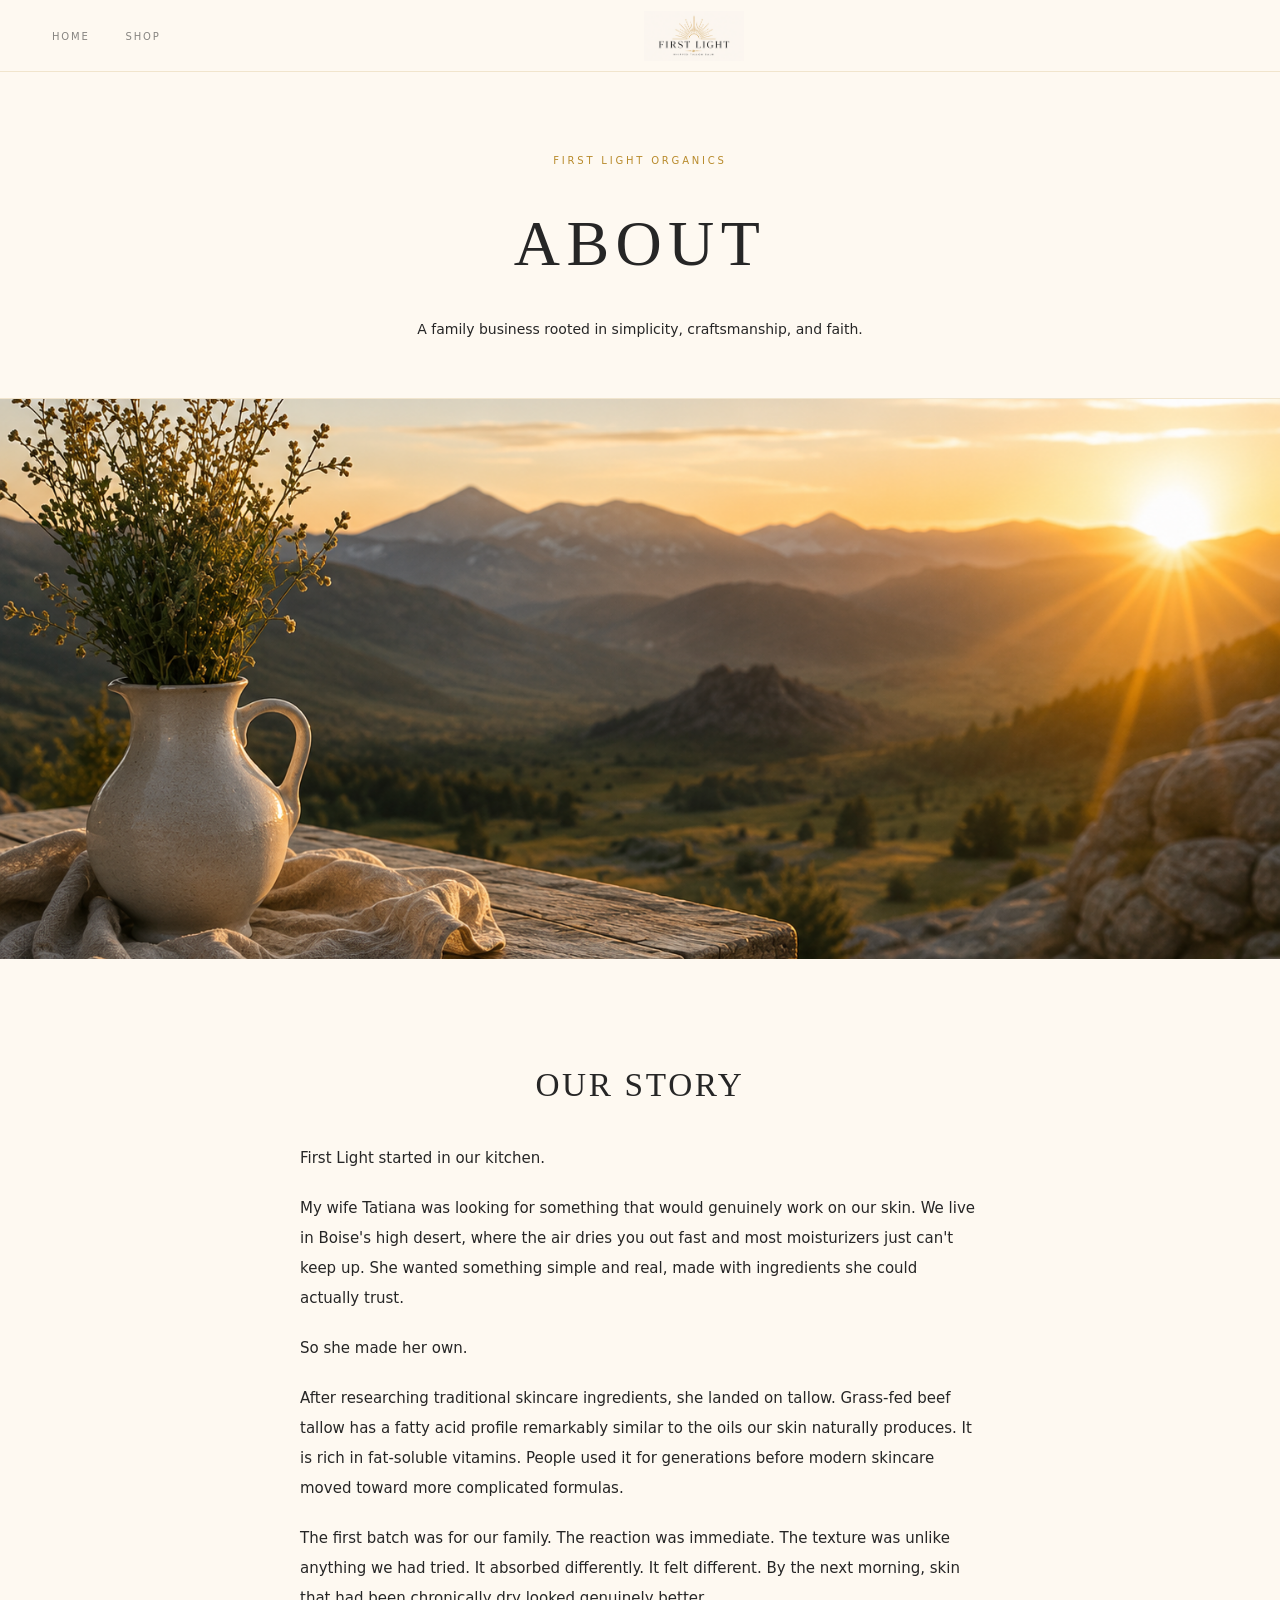
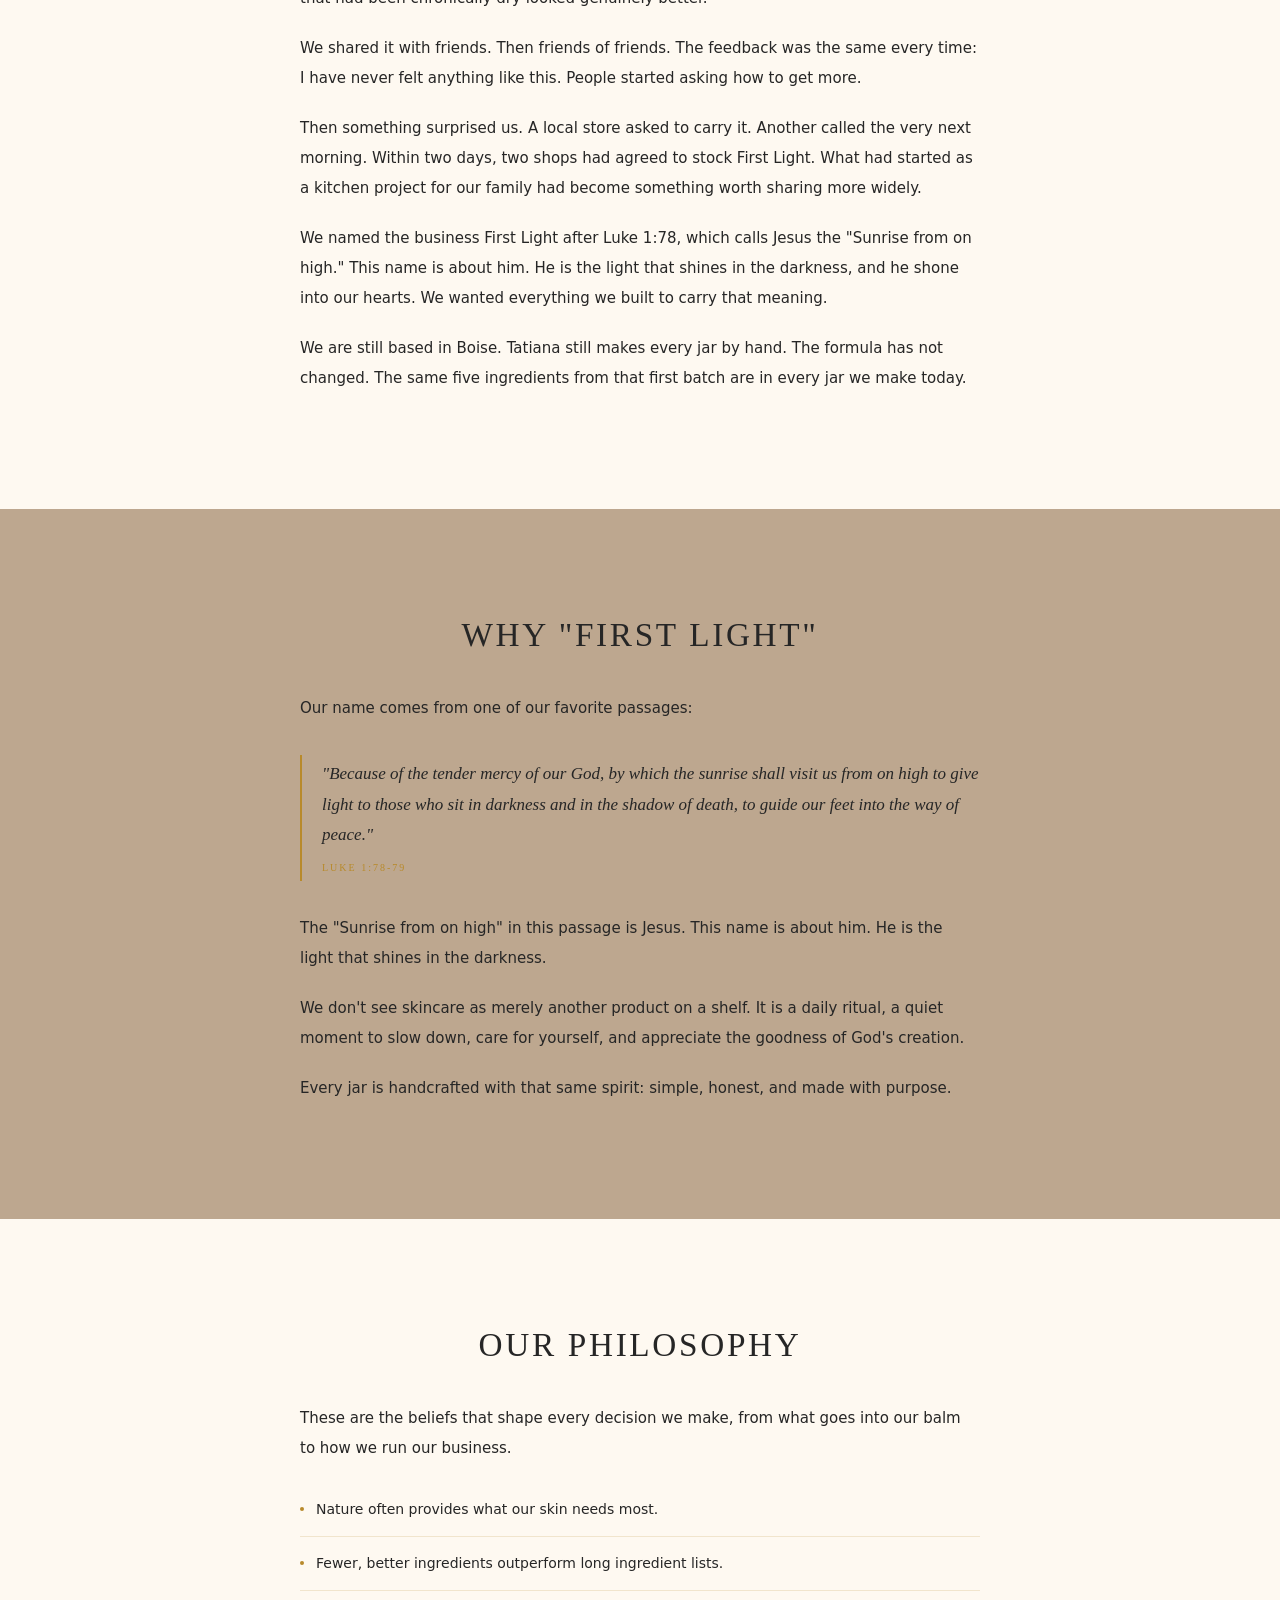
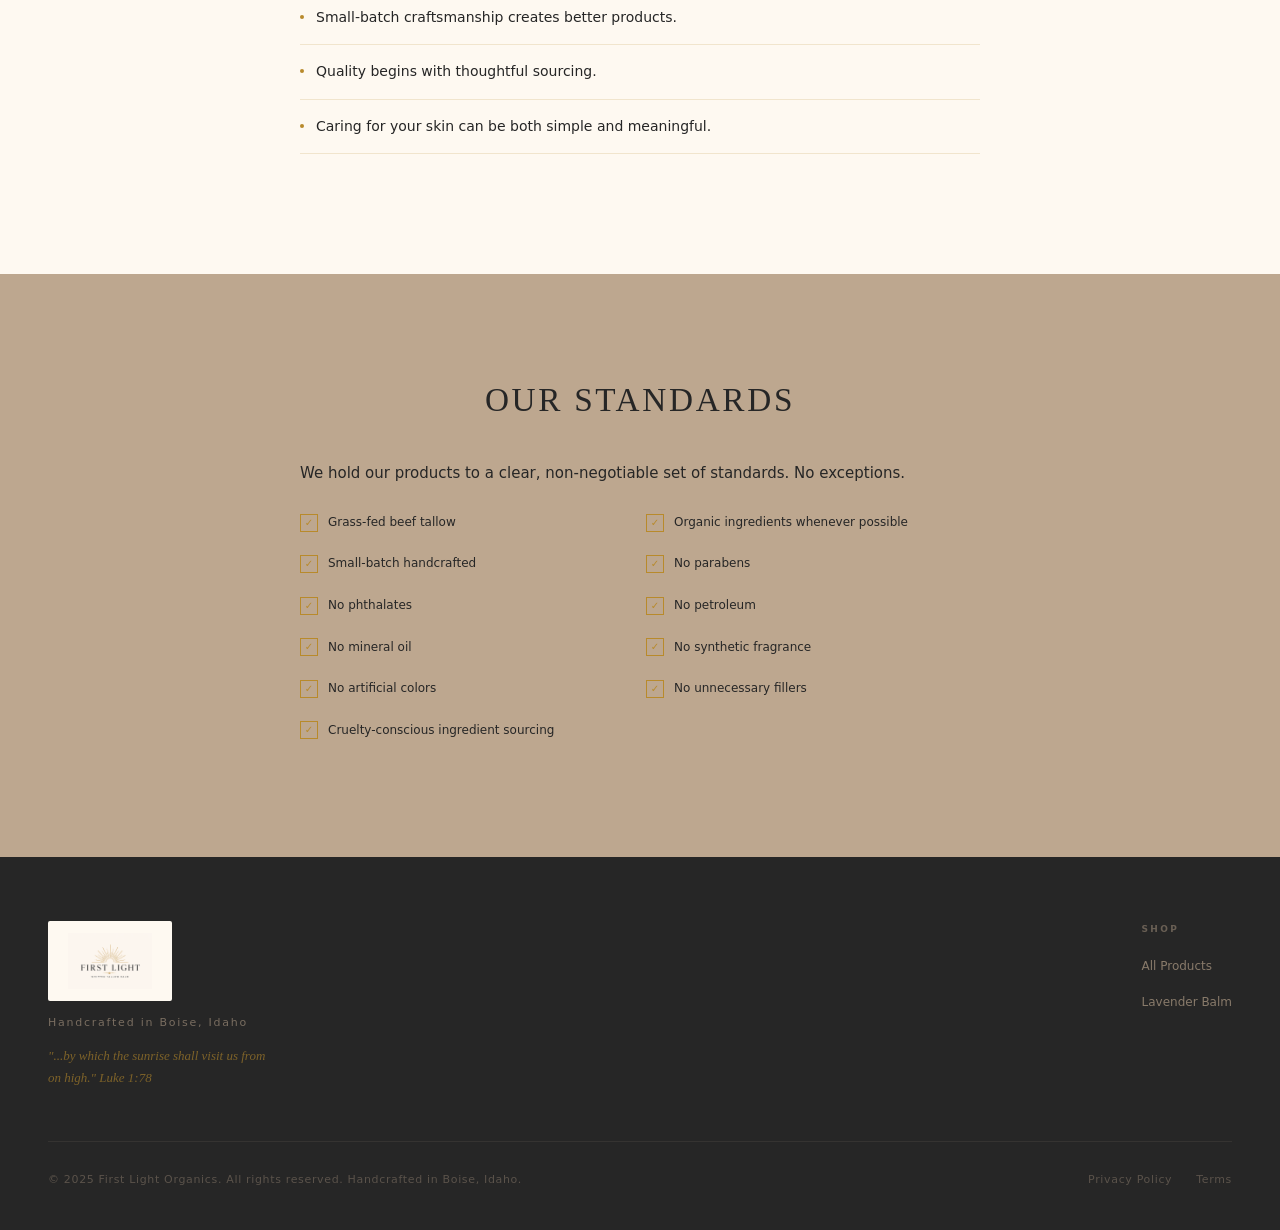
==== about.html @ 48bf4223 "Update Our Story with personal origin, price to $29, and brand guidelines - Rewrote about.html Our S" ====
<!DOCTYPE html>
<html lang="en">
<head>
  <meta charset="UTF-8">
  <meta name="viewport" content="width=device-width, initial-scale=1.0">
  <title>Our Story | First Light Organics</title>
  <meta name="description" content="The story behind First Light Organics, handcrafted whipped tallow balm from Boise, Idaho.">
  <link rel="stylesheet" href="styles.css">
  <link rel="icon" type="image/png" href="images/icon-sun.png">
</head>
<body>

  <div class="page-hero">
    <p class="page-hero-eyebrow">First Light Organics</p>
    <h1 class="page-hero-title">About</h1>
    <p class="page-hero-sub">A family business rooted in simplicity, craftsmanship, and faith.</p>
  </div>

  <div class="brand-photo-banner">
    <img src="images/about-hero.png" alt="Idaho sunrise — the inspiration behind First Light Organics">
  </div>

  <section>
    <div class="about-body">
      <h2>Our Story</h2>
      <p>First Light started in our kitchen.</p>
      <p>My wife Tatiana was looking for something that would genuinely work on our skin. We live in Boise's high desert, where the air dries you out fast and most moisturizers just can't keep up. She wanted something simple and real, made with ingredients she could actually trust.</p>
      <p>So she made her own.</p>
      <p>After researching traditional skincare ingredients, she landed on tallow. Grass-fed beef tallow has a fatty acid profile remarkably similar to the oils our skin naturally produces. It is rich in fat-soluble vitamins. People used it for generations before modern skincare moved toward more complicated formulas.</p>
      <p>The first batch was for our family. The reaction was immediate. The texture was unlike anything we had tried. It absorbed differently. It felt different. By the next morning, skin that had been chronically dry looked genuinely better.</p>
      <p>We shared it with friends. Then friends of friends. The feedback was the same every time: I have never felt anything like this. People started asking how to get more.</p>
      <p>Then something surprised us. A local store asked to carry it. Another called the very next morning. Within two days, two shops had agreed to stock First Light. What had started as a kitchen project for our family had become something worth sharing more widely.</p>
      <p>We named the business First Light after Luke 1:78, which calls Jesus the "Sunrise from on high." This name is about him. He is the light that shines in the darkness, and he shone into our hearts. We wanted everything we built to carry that meaning.</p>
      <p>We are still based in Boise. Tatiana still makes every jar by hand. The formula has not changed. The same five ingredients from that first batch are in every jar we make today.</p>
    </div>
  </section>

  <section id="why-first-light" style="background:var(--ivory)">
    <div class="about-body">
      <h2>Why "First Light"</h2>
      <p>Our name comes from one of our favorite passages:</p>
      <blockquote>
        "Because of the tender mercy of our God, by which the sunrise shall visit us from on high to give light to those who sit in darkness and in the shadow of death, to guide our feet into the way of peace."
        <cite>Luke 1:78-79</cite>
      </blockquote>
      <p>The "Sunrise from on high" in this passage is Jesus. This name is about him. He is the light that shines in the darkness.</p>
      <p>We don't see skincare as merely another product on a shelf. It is a daily ritual, a quiet moment to slow down, care for yourself, and appreciate the goodness of God's creation.</p>
      <p>Every jar is handcrafted with that same spirit: simple, honest, and made with purpose.</p>
    </div>
  </section>

  <section id="philosophy">
    <div class="about-body">
      <h2>Our Philosophy</h2>
      <p>These are the beliefs that shape every decision we make, from what goes into our balm to how we run our business.</p>
      <ul class="philosophy-list">
        <li>Nature often provides what our skin needs most.</li>
        <li>Fewer, better ingredients outperform long ingredient lists.</li>
        <li>Small-batch craftsmanship creates better products.</li>
        <li>Quality begins with thoughtful sourcing.</li>
        <li>Caring for your skin can be both simple and meaningful.</li>
      </ul>
    </div>
  </section>

  <section id="standards" style="background:var(--ivory)">
    <div class="about-body">
      <h2>Our Standards</h2>
      <p>We hold our products to a clear, non-negotiable set of standards. No exceptions.</p>
      <div class="standards-grid">
        <div class="standard-item"><div class="standard-check">&#10003;</div>Grass-fed beef tallow</div>
        <div class="standard-item"><div class="standard-check">&#10003;</div>Organic ingredients whenever possible</div>
        <div class="standard-item"><div class="standard-check">&#10003;</div>Small-batch handcrafted</div>
        <div class="standard-item"><div class="standard-check">&#10003;</div>No parabens</div>
        <div class="standard-item"><div class="standard-check">&#10003;</div>No phthalates</div>
        <div class="standard-item"><div class="standard-check">&#10003;</div>No petroleum</div>
        <div class="standard-item"><div class="standard-check">&#10003;</div>No mineral oil</div>
        <div class="standard-item"><div class="standard-check">&#10003;</div>No synthetic fragrance</div>
        <div class="standard-item"><div class="standard-check">&#10003;</div>No artificial colors</div>
        <div class="standard-item"><div class="standard-check">&#10003;</div>No unnecessary fillers</div>
        <div class="standard-item"><div class="standard-check">&#10003;</div>Cruelty-conscious ingredient sourcing</div>
      </div>
    </div>
  </section>

  <script src="components.js"></script>
</body>
</html>
---- styles.css ----
/* ── TOKENS ── */
:root{
  --cream:#FEF9F1; --ivory:#BDA78F; --gold:#B88A2B;
  --g-dim:rgba(184,138,43,0.18); --charcoal:#262626;
  --taupe:#BDA78F; --brown:#8B6A45;
  --serif:'Cormorant Garamond','Cormorant',Georgia,'Times New Roman',serif;
  --sans:'Montserrat',system-ui,-apple-system,'Segoe UI',Helvetica,sans-serif;
  --script:'Allura','Bickham Script Pro','Pinyon Script',cursive;
}
@media(prefers-color-scheme:dark){
  :root{ --cream:#1C1813; --ivory:#251E18; --charcoal:#EFE4D5; --taupe:#9A7A5A; --g-dim:rgba(184,138,43,0.14); }
}
:root[data-theme="light"]{ --cream:#F7F2EB; --ivory:#BDA78F; --charcoal:#262626; --taupe:#BDA78F; --g-dim:rgba(184,138,43,0.18); }
:root[data-theme="dark"] { --cream:#1C1813; --ivory:#251E18; --charcoal:#EFE4D5; --taupe:#9A7A5A; --g-dim:rgba(184,138,43,0.14); }

/* ── RESET ── */
*,*::before,*::after{ box-sizing:border-box; margin:0; padding:0; }
html{ scroll-behavior:smooth; }
body{ background:var(--cream); color:var(--charcoal); font-family:var(--sans); font-size:14px; line-height:1.8; -webkit-font-smoothing:antialiased; padding-top:72px; }

/* ── NAV ── */
nav{
  position:fixed; inset:0 0 auto; z-index:100;
  display:flex; align-items:center; justify-content:space-between;
  padding:0 52px; height:72px;
  background:var(--cream); border-bottom:1px solid var(--g-dim);
}
.nav-links{ display:flex; gap:36px; list-style:none; }
.nav-links a{
  font-size:10px; letter-spacing:0.18em; text-transform:uppercase;
  color:var(--charcoal); text-decoration:none; opacity:0.55;
  transition:opacity 0.2s;
}
.nav-links a:hover,.nav-links a.active{ opacity:1; }
.nav-logo{ display:flex; flex-direction:column; align-items:center; text-decoration:none; line-height:1; gap:2px; }
.nav-wordmark{ font-family:var(--serif); font-size:16px; font-weight:400; letter-spacing:0.3em; text-transform:uppercase; color:var(--charcoal); }
.nav-sub{ font-size:8px; letter-spacing:0.22em; text-transform:uppercase; color:var(--gold); opacity:0.7; }

/* ── BUTTONS ── */
.btn{
  display:inline-block; font-family:var(--sans); font-size:10px; letter-spacing:0.22em;
  text-transform:uppercase; text-decoration:none; padding:14px 38px;
  border:1px solid var(--gold); color:var(--charcoal); background:transparent; cursor:pointer;
  transition:background 0.22s,color 0.22s,border-color 0.22s;
}
.btn:hover{ background:var(--gold); color:#fff; }
.btn-gold{ background:var(--gold); color:#fff; border-color:var(--gold); }
.btn-gold:hover{ background:var(--brown); border-color:var(--brown); }

/* ── SHARED SECTION ── */
section{ padding:96px 48px; }
.s-label{ font-size:10px; letter-spacing:0.28em; text-transform:uppercase; color:var(--gold); text-align:center; margin-bottom:14px; }
.s-title{ font-family:var(--serif); font-size:clamp(26px,3.2vw,40px); font-weight:300; letter-spacing:0.08em; text-transform:uppercase; text-align:center; color:var(--charcoal); margin-bottom:14px; text-wrap:balance; }
.s-rule{ display:flex; align-items:center; gap:12px; width:fit-content; margin:0 auto 52px; }
.s-rule::before,.s-rule::after{ content:''; width:32px; height:1px; background:var(--gold); opacity:0.38; }
.s-rule span{ color:var(--gold); font-size:12px; }
.s-prose{ max-width:640px; margin:0 auto; font-size:15px; line-height:1.9; color:var(--charcoal); text-align:center; }

/* ── PAGE HERO (inner pages) ── */
.page-hero{ padding:80px 48px 56px; text-align:center; border-bottom:1px solid var(--g-dim); }
.page-hero-eyebrow{ font-size:10px; letter-spacing:0.28em; text-transform:uppercase; color:var(--gold); margin-bottom:16px; }
.page-hero-title{ font-family:var(--serif); font-size:clamp(36px,5vw,64px); font-weight:300; letter-spacing:0.1em; text-transform:uppercase; color:var(--charcoal); margin-bottom:16px; }
.page-hero-sub{ font-size:14px; color:var(--charcoal); max-width:520px; margin:0 auto; }

/* ── HERO (home) ── */
.hero{ min-height:100vh; display:flex; flex-direction:column; align-items:center; justify-content:center; padding:100px 48px 80px; text-align:center; position:relative; }
.hero-eyebrow{ font-size:10px; letter-spacing:0.3em; text-transform:uppercase; color:var(--gold); margin-bottom:28px; }
.hero-title{ font-family:var(--serif); font-size:clamp(54px,8vw,100px); font-weight:300; line-height:0.98; letter-spacing:0.1em; text-transform:uppercase; color:var(--charcoal); }
.rule{ display:flex; align-items:center; gap:14px; width:fit-content; margin:28px auto; }
.rule::before,.rule::after{ content:''; width:44px; height:1px; background:var(--gold); opacity:0.4; }
.rule span{ color:var(--gold); font-size:13px; line-height:1; }
.hero-tagline{ font-family:var(--serif); font-size:clamp(15px,1.8vw,20px); font-weight:300; letter-spacing:0.06em; color:var(--charcoal); margin-bottom:10px; }
.hero-script{ font-family:var(--script); font-size:30px; color:var(--gold); letter-spacing:0.02em; display:block; margin-bottom:48px; }
.hero-cta{ display:flex; gap:16px; justify-content:center; flex-wrap:wrap; }
.scroll-hint{ position:absolute; bottom:32px; left:50%; transform:translateX(-50%); display:flex; flex-direction:column; align-items:center; gap:6px; opacity:0.35; }
.scroll-line{ width:1px; height:36px; background:var(--gold); animation:pulse 2.2s ease-in-out infinite; }
@keyframes pulse{ 0%,100%{ opacity:0.35; transform:scaleY(1); } 50%{ opacity:0.8; transform:scaleY(1.2); } }

/* ── JARS ── */
.products{ background:var(--ivory); }
.products-grid{ display:grid; grid-template-columns:repeat(2,1fr); gap:52px; max-width:800px; margin:0 auto; }
.product-card{ display:flex; flex-direction:column; align-items:center; text-align:center; gap:24px; }
.jar-outer{ display:flex; flex-direction:column; align-items:center; position:relative; padding-top:22px; }
.jar-lid{ width:152px; height:22px; background:linear-gradient(to bottom,#D4B058 0%,#9F7C2A 100%); border-radius:3px 3px 1px 1px; box-shadow:0 2px 8px rgba(0,0,0,0.2); position:relative; z-index:2; }
.jar-body{ width:148px; height:162px; background:linear-gradient(140deg,#C87E3A 0%,#8C5220 50%,#5E3410 100%); border-radius:2px 2px 10px 10px; position:relative; overflow:hidden; box-shadow:5px 10px 28px rgba(0,0,0,0.24),inset 3px 0 10px rgba(255,255,255,0.07),inset -5px 0 14px rgba(0,0,0,0.22); }
.jar-sheen{ position:absolute; top:0; left:12px; width:18px; bottom:0; background:linear-gradient(to right,transparent,rgba(255,255,255,0.09),transparent); pointer-events:none; }
.jar-sticker{ position:absolute; top:22px; left:11px; right:11px; background:rgba(247,242,235,0.93); padding:10px 7px 12px; text-align:center; border:0.5px solid rgba(184,138,43,0.25); }
.sticker-brand{ font-family:var(--serif); font-size:9px; letter-spacing:0.24em; text-transform:uppercase; color:#262626; display:block; line-height:1; margin-bottom:4px; }
.sticker-line{ width:22px; height:0.5px; background:#B88A2B; margin:0 auto 4px; }
.sticker-variant{ font-family:var(--sans); font-size:7.5px; letter-spacing:0.14em; text-transform:uppercase; color:#8B6A45; display:block; }
.product-name{ font-family:var(--serif); font-size:30px; font-weight:300; letter-spacing:0.08em; color:var(--charcoal); margin-bottom:2px; }
.product-sub{ font-size:10px; letter-spacing:0.2em; text-transform:uppercase; color:var(--charcoal); margin-bottom:6px; }
.product-size{ font-size:11px; color:var(--charcoal); opacity:0.6; margin-bottom:16px; }

/* ── FEATURES ── */
.features-grid{ display:grid; grid-template-columns:repeat(4,1fr); gap:1px; max-width:960px; margin:0 auto; background:var(--g-dim); }
.feature{ background:var(--cream); text-align:center; padding:40px 24px; }
.feature-icon{ font-size:18px; margin-bottom:16px; display:block; color:var(--gold); }
.feature-title{ font-family:var(--serif); font-size:18px; font-weight:300; letter-spacing:0.06em; color:var(--charcoal); margin-bottom:10px; }
.feature-text{ font-size:12px; line-height:1.8; color:var(--charcoal); }

/* ── WHY TALLOW (home teaser) ── */
.tallow-content{ display:grid; grid-template-columns:1fr 1fr; gap:72px; max-width:960px; margin:0 auto; align-items:start; }
.tallow-stat-block{ padding:40px; border:1px solid var(--g-dim); text-align:center; }
.tallow-stat{ font-family:var(--serif); font-size:clamp(40px,5vw,60px); font-weight:300; color:var(--gold); line-height:1; margin-bottom:8px; }
.tallow-stat-label{ font-size:10px; letter-spacing:0.2em; text-transform:uppercase; color:var(--charcoal); }
.tallow-divider{ width:1px; height:32px; background:var(--g-dim); margin:24px auto; }
.tallow-text h3{ font-family:var(--serif); font-size:clamp(20px,2.2vw,28px); font-weight:300; letter-spacing:0.06em; color:var(--charcoal); margin-bottom:18px; }
.tallow-text p{ font-size:14px; line-height:1.9; color:var(--charcoal); margin-bottom:16px; }
.tallow-list{ list-style:none; margin-top:20px; }
.tallow-list li{ font-size:12px; letter-spacing:0.04em; color:var(--charcoal); padding:10px 0; border-bottom:1px solid var(--g-dim); display:flex; align-items:center; gap:12px; }
.tallow-list li::before{ content:''; width:4px; height:4px; background:var(--gold); border-radius:50%; flex-shrink:0; }

/* ── WHY TALLOW GUIDE ── */
.guide-body{ max-width:720px; margin:0 auto; }
.guide-h3{ font-family:var(--serif); font-size:clamp(20px,2.2vw,26px); font-weight:300; letter-spacing:0.06em; color:var(--charcoal); margin:52px 0 18px; }
.guide-h3:first-child{ margin-top:0; }
.guide-p{ font-size:14px; line-height:1.95; color:var(--charcoal); margin-bottom:16px; }
.guide-list{ margin:16px 0 20px 0; padding:0; list-style:none; }
.guide-list li{ font-size:14px; line-height:1.85; color:var(--charcoal); padding:10px 0 10px 20px; border-bottom:1px solid var(--g-dim); position:relative; }
.guide-list li::before{ content:''; position:absolute; left:0; top:18px; width:5px; height:5px; border-radius:50%; background:var(--gold); }
.guide-compare{ display:grid; grid-template-columns:1fr 1fr; gap:2px; margin:32px 0 40px; }
.guide-compare-col{ background:var(--ivory); }
.guide-compare-head{ font-size:10px; letter-spacing:0.24em; text-transform:uppercase; color:var(--gold); padding:20px 24px 12px; border-bottom:1px solid var(--g-dim); }
.guide-compare-item{ font-size:13px; line-height:1.6; color:var(--charcoal); padding:12px 24px; border-bottom:1px solid var(--g-dim); display:flex; align-items:flex-start; gap:10px; }
.guide-compare-item::before{ flex-shrink:0; font-size:14px; margin-top:1px; }
.guide-compare-no::before{ content:'✕'; color:#B87070; }
.guide-compare-yes::before{ content:'✓'; color:#7A9E7A; }
.guide-closing{ margin-top:52px; padding:36px 40px; border:1px solid var(--g-dim); background:var(--ivory); font-size:14px; line-height:1.95; color:var(--charcoal); font-style:italic; }

/* ── INGREDIENTS ── */
.ingredients{ background:var(--ivory); }
.ingr-grid{ display:grid; grid-template-columns:repeat(5,1fr); gap:2px; max-width:1120px; margin:0 auto; }
.ingr-card{ background:var(--cream); padding:40px 16px; text-align:center; }
.ingr-number{ font-family:var(--serif); font-size:38px; font-weight:300; color:var(--g-dim); line-height:1; margin-bottom:12px; }
.ingr-name{ font-family:var(--serif); font-size:18px; font-weight:300; letter-spacing:0.06em; color:var(--charcoal); margin-bottom:10px; }
.ingr-desc{ font-size:11px; line-height:1.8; color:var(--charcoal); }

/* ── REVIEWS ── */
.reviews-grid{ display:grid; grid-template-columns:repeat(3,1fr); gap:24px; max-width:960px; margin:0 auto; }
.reviews-page-grid{ display:grid; grid-template-columns:repeat(3,1fr); gap:24px; max-width:960px; margin:0 auto; }
.review-card{ padding:36px 28px; border:1px solid var(--g-dim); display:flex; flex-direction:column; gap:16px; }
.review-stars{ color:var(--gold); font-size:13px; letter-spacing:2px; }
.review-text{ font-family:var(--serif); font-size:16px; font-weight:300; line-height:1.8; color:var(--charcoal); font-style:italic; flex:1; }
.review-author{ font-size:10px; letter-spacing:0.2em; text-transform:uppercase; color:var(--charcoal); }
.rating-summary{ display:flex; gap:12px; align-items:baseline; justify-content:center; margin-bottom:52px; }
.rating-big-num{ font-family:var(--serif); font-size:64px; font-weight:300; color:var(--charcoal); line-height:1; }
.rating-big-detail{ display:flex; flex-direction:column; gap:6px; }
.rating-big-stars{ color:var(--gold); font-size:16px; letter-spacing:2px; }
.rating-big-label{ font-size:10px; letter-spacing:0.18em; text-transform:uppercase; color:var(--charcoal); }

/* ── PROMISE ── */
.promise-wrap{ max-width:860px; margin:0 auto; text-align:center; }
.promise-text{ font-size:15px; line-height:2; color:var(--charcoal); max-width:620px; margin:0 auto 52px; }
.promise-pillars{ display:grid; grid-template-columns:repeat(3,1fr); gap:2px; background:var(--g-dim); margin-top:52px; }
.promise-pillar{ background:var(--cream); padding:44px 32px; text-align:center; }
.promise-icon{ color:var(--gold); font-size:18px; margin-bottom:16px; }
.promise-pillar-title{ font-family:var(--serif); font-size:18px; font-weight:300; letter-spacing:0.08em; color:var(--charcoal); margin-bottom:12px; }
.promise-pillar-text{ font-size:13px; line-height:1.85; color:var(--charcoal); }

/* ── STORY ── */
.story-block{ max-width:640px; margin:0 auto; text-align:center; }
.story-block p{ font-size:15px; line-height:2; color:var(--charcoal); margin-bottom:20px; }
.story-block blockquote,.about-body blockquote{
  font-family:var(--serif); font-size:17px; font-weight:300; font-style:italic;
  color:var(--charcoal); border-left:2px solid var(--gold);
  padding:4px 0 4px 20px; text-align:left; margin:32px 0;
}
.story-block blockquote cite,.about-body blockquote cite{
  display:block; font-size:10px; letter-spacing:0.2em; text-transform:uppercase;
  color:var(--gold); font-style:normal; margin-top:8px;
}

/* ── NEWSLETTER ── */
.newsletter{ background:var(--ivory); text-align:center; }
.newsletter-form{ display:flex; max-width:440px; margin:32px auto 0; border:1px solid var(--gold); }
.newsletter-form input{ flex:1; padding:14px 20px; border:none; background:transparent; font-family:var(--sans); font-size:12px; color:var(--charcoal); outline:none; }
.newsletter-form input::placeholder{ color:var(--charcoal); opacity:0.6; }
.newsletter-form button{ padding:14px 24px; background:var(--gold); border:none; color:#fff; font-family:var(--sans); font-size:10px; letter-spacing:0.18em; text-transform:uppercase; cursor:pointer; transition:background 0.2s; }
.newsletter-form button:hover{ background:var(--brown); }
.newsletter-note{ font-size:11px; color:var(--charcoal); opacity:0.6; margin-top:14px; }

/* ── SHOP ── */
.shop-grid{ display:grid; grid-template-columns:repeat(auto-fill,minmax(260px,1fr)); gap:40px; max-width:800px; margin:0 auto; }
.shop-card{ display:flex; flex-direction:column; align-items:center; text-align:center; gap:20px; padding:44px 32px; border:1px solid var(--g-dim); transition:border-color 0.2s; }
.shop-card:hover{ border-color:var(--gold); }
.shop-card-price{ font-family:var(--serif); font-size:24px; font-weight:300; color:var(--charcoal); }
.trust-bar{ display:flex; justify-content:center; gap:56px; flex-wrap:wrap; text-align:center; }
.trust-item p:first-child{ font-size:10px; letter-spacing:0.2em; text-transform:uppercase; color:var(--gold); margin-bottom:4px; }
.trust-item p:last-child{ font-size:12px; color:var(--charcoal); }

/* ── LEARN ── */
.learn-overview-grid{ display:grid; grid-template-columns:repeat(2,1fr); gap:2px; max-width:960px; margin:0 auto; background:var(--g-dim); }
.learn-card{ background:var(--ivory); padding:52px 44px; cursor:pointer; transition:background 0.2s; text-decoration:none; display:block; }
.learn-card:hover{ background:var(--cream); }
.learn-card-label{ font-size:10px; letter-spacing:0.26em; text-transform:uppercase; color:var(--gold); margin-bottom:12px; }
.learn-card-title{ font-family:var(--serif); font-size:clamp(20px,2vw,28px); font-weight:300; letter-spacing:0.06em; color:var(--charcoal); margin-bottom:12px; }
.learn-card-text{ font-size:13px; line-height:1.8; color:var(--charcoal); }
.learn-card-link{ display:inline-flex; align-items:center; gap:8px; margin-top:20px; font-size:10px; letter-spacing:0.18em; text-transform:uppercase; color:var(--gold); }

/* ── LEARN SUB-NAV ── */
.learn-subnav{ display:none; }
#learn-sub-content{ display:none; }
#learn-sub-content.active{ display:block; }

/* ── JOURNAL ── */
.journal-grid{ max-width:720px; margin:0 auto; display:flex; flex-direction:column; gap:80px; }
.journal-label{ font-size:10px; letter-spacing:0.26em; text-transform:uppercase; color:var(--gold); margin-bottom:10px; }
.journal-title{ font-family:var(--serif); font-size:clamp(24px,2.8vw,34px); font-weight:300; letter-spacing:0.06em; color:var(--charcoal); margin-bottom:28px; padding-bottom:20px; border-bottom:1px solid var(--g-dim); }
.journal-body p{ font-size:14px; line-height:1.95; color:var(--charcoal); margin-bottom:16px; }
.journal-h4{ font-family:var(--serif); font-size:16px; font-weight:400; letter-spacing:0.05em; color:var(--charcoal); margin:32px 0 12px; }
.journal-takeaway{ background:var(--ivory); padding:20px 24px; border-left:2px solid var(--gold); font-style:italic; margin-top:28px !important; }

/* ── FAQ ── */
.faq-list{ max-width:720px; margin:0 auto; }
.faq-item{ border-bottom:1px solid var(--g-dim); }
.faq-q{ font-family:var(--serif); font-size:18px; font-weight:300; letter-spacing:0.04em; color:var(--charcoal); cursor:pointer; display:flex; justify-content:space-between; align-items:center; gap:16px; padding:24px 0; }
.faq-q::after{ content:'+'; color:var(--gold); font-size:22px; flex-shrink:0; line-height:1; }
.faq-item.open .faq-q::after{ content:'−'; }
.faq-a{ font-size:13px; line-height:1.9; color:var(--charcoal); padding-bottom:24px; display:none; }
.faq-item.open .faq-a{ display:block; }

/* ── ABOUT ── */
.about-body{ max-width:680px; margin:0 auto; }
.about-body h2{ font-family:var(--serif); font-size:clamp(22px,2.6vw,34px); font-weight:300; letter-spacing:0.08em; text-transform:uppercase; color:var(--charcoal); margin-bottom:28px; text-align:center; }
.about-body p{ font-size:15px; line-height:2; color:var(--charcoal); margin-bottom:20px; }
.philosophy-list{ list-style:none; margin:8px 0 24px; }
.philosophy-list li{ padding:14px 0; border-bottom:1px solid var(--g-dim); font-size:14px; color:var(--charcoal); display:flex; align-items:flex-start; gap:12px; }
.philosophy-list li::before{ content:''; width:4px; height:4px; background:var(--gold); border-radius:50%; flex-shrink:0; margin-top:10px; }
.standards-grid{ display:grid; grid-template-columns:1fr 1fr; gap:12px; margin:16px 0; }
.standard-item{ display:flex; align-items:center; gap:10px; font-size:12px; color:var(--charcoal); padding:4px 0; }
.standard-check{ width:18px; height:18px; border:1px solid var(--gold); display:flex; align-items:center; justify-content:center; flex-shrink:0; color:var(--gold); font-size:10px; }

/* ── PROCESS ── */
.process-list{ max-width:680px; margin:0 auto; display:flex; flex-direction:column; gap:40px; }
.process-step{ display:flex; gap:28px; align-items:flex-start; }
.process-num{ font-family:var(--serif); font-size:40px; font-weight:300; color:var(--g-dim); flex-shrink:0; line-height:1; width:44px; text-align:right; }
.process-step h3{ font-family:var(--serif); font-size:20px; font-weight:300; color:var(--charcoal); margin-bottom:10px; letter-spacing:0.06em; }
.process-step p{ font-size:13px; line-height:1.9; color:var(--charcoal); }

/* ── CONTACT ── */
.contact-grid{ display:grid; grid-template-columns:1fr 1fr; gap:80px; max-width:900px; margin:0 auto; align-items:start; }
.contact-info h3{ font-family:var(--serif); font-size:24px; font-weight:300; letter-spacing:0.06em; color:var(--charcoal); margin-bottom:20px; }
.contact-info p{ font-size:13px; line-height:1.9; color:var(--charcoal); margin-bottom:20px; }
.contact-detail{ display:flex; align-items:center; gap:12px; margin-bottom:12px; font-size:12px; color:var(--charcoal); }
.contact-detail a{ color:var(--charcoal); text-decoration:none; }
.contact-detail a:hover{ color:var(--gold); }
.contact-form{ display:flex; flex-direction:column; gap:14px; }
.contact-form input,.contact-form textarea,.contact-form select{
  width:100%; padding:14px 18px; background:transparent; border:1px solid var(--g-dim);
  font-family:var(--sans); font-size:12px; color:var(--charcoal); outline:none; transition:border-color 0.2s;
}
.contact-form input:focus,.contact-form textarea:focus,.contact-form select:focus{ border-color:var(--gold); }
.contact-form input::placeholder,.contact-form textarea::placeholder{ color:var(--charcoal); opacity:0.6; }
.contact-form textarea{ resize:vertical; min-height:120px; }
.contact-form select{ appearance:none; background-image:url("data:image/svg+xml,%3Csvg xmlns='http://www.w3.org/2000/svg' width='12' height='8' viewBox='0 0 12 8'%3E%3Cpath d='M1 1l5 5 5-5' stroke='%23BDA78F' stroke-width='1.5' fill='none'/%3E%3C/svg%3E"); background-repeat:no-repeat; background-position:right 16px center; }

/* ── FOOTER ── */
footer{ background:var(--charcoal); color:var(--cream); padding:64px 48px 40px; }
.footer-top{ display:flex; justify-content:space-between; align-items:flex-start; gap:40px; margin-bottom:52px; flex-wrap:wrap; }
.footer-brand{ display:flex; flex-direction:column; align-items:flex-start; gap:12px; max-width:220px; }
.footer-logo-wrap{ display:inline-block; background:var(--cream); padding:12px 20px; border-radius:2px; }
.footer-logo-img{ height:56px; width:auto; display:block; }
.footer-tagline{ font-size:11px; letter-spacing:0.16em; color:rgba(189,167,143,0.55); }
.footer-scripture{ font-family:var(--serif); font-size:13px; font-style:italic; color:rgba(184,138,43,0.6); line-height:1.7; }
.footer-nav{ display:flex; gap:56px; flex-wrap:wrap; }
.footer-col h4{ font-size:9px; letter-spacing:0.26em; text-transform:uppercase; color:rgba(189,167,143,0.45); margin-bottom:16px; }
.footer-col ul{ list-style:none; }
.footer-col li{ margin-bottom:10px; }
.footer-col a{ font-size:12px; color:rgba(189,167,143,0.65); text-decoration:none; transition:color 0.2s; }
.footer-col a:hover{ color:var(--gold); }
.footer-bottom{ border-top:1px solid rgba(189,167,143,0.1); padding-top:28px; font-size:11px; color:rgba(189,167,143,0.35); letter-spacing:0.06em; display:flex; justify-content:space-between; align-items:center; flex-wrap:wrap; gap:12px; }
.footer-bottom a{ color:inherit; text-decoration:none; }
.footer-bottom a:hover{ color:var(--gold); }

/* ── GUIDE CLOSE ── */
.guide-closing{ margin-top:52px; padding:36px 40px; border:1px solid var(--g-dim); background:var(--ivory); font-size:14px; line-height:1.95; color:var(--charcoal); font-style:italic; }

/* ── PRODUCT FEATURE (single-product layout) ── */
.product-feature{ display:grid; grid-template-columns:1fr 1fr; gap:72px; align-items:center; max-width:960px; margin:0 auto; }
.product-feature-img{ width:100%; aspect-ratio:3/4; object-fit:cover; border-radius:3px; display:block; }
.product-feature-label{ font-size:10px; letter-spacing:0.26em; text-transform:uppercase; color:var(--gold); margin-bottom:10px; }
.product-feature-name{ font-family:var(--serif); font-size:clamp(32px,4vw,52px); font-weight:300; letter-spacing:0.06em; color:var(--charcoal); margin-bottom:6px; }
.product-feature-desc{ font-size:14px; line-height:1.9; color:var(--charcoal); margin-top:20px; }
@media(max-width:700px){ .product-feature{ grid-template-columns:1fr; gap:36px; } }

/* ── IMAGES ── */
.nav-logo-img{ height:50px; width:auto; display:block; }
.product-photo{ width:100%; aspect-ratio:3/4; object-fit:cover; border-radius:3px; margin-bottom:24px; display:block; }
.brand-photo-banner{ overflow:hidden; line-height:0; }
.brand-photo-banner img{ width:100%; max-height:560px; object-fit:cover; object-position:center 35%; display:block; }
.story-split{ display:grid; grid-template-columns:1fr 1fr; gap:64px; align-items:start; max-width:1000px; margin:0 auto; }
.story-split img{ width:100%; border-radius:3px; display:block; aspect-ratio:3/4; object-fit:cover; }
.ingredients-banner-img{ width:100%; max-width:900px; display:block; margin:0 auto 52px; }

/* ── RESPONSIVE ── */
@media(max-width:900px){
  nav{ padding:0 24px; }
  .story-split{ grid-template-columns:1fr; }
  .features-grid{ grid-template-columns:repeat(2,1fr); }
  .tallow-content{ grid-template-columns:1fr; }
  .ingr-grid{ grid-template-columns:repeat(3,1fr); }
  .reviews-grid,.reviews-page-grid{ grid-template-columns:1fr 1fr; }
  .learn-overview-grid{ grid-template-columns:1fr; }
  .standards-grid{ grid-template-columns:1fr; }
  .contact-grid{ grid-template-columns:1fr; gap:48px; }
  .footer-top{ flex-direction:column; }
  .promise-pillars{ grid-template-columns:1fr; }
  .guide-compare{ grid-template-columns:1fr; }
}
@media(max-width:600px){
  nav{ padding:0 20px; }
  .nav-links{ gap:18px; }
  section{ padding:72px 24px; }
  .products-grid{ grid-template-columns:1fr; }
  .features-grid{ grid-template-columns:1fr; }
  .ingr-grid{ grid-template-columns:1fr 1fr; }
  .reviews-grid,.reviews-page-grid{ grid-template-columns:1fr; }
  .shop-grid{ grid-template-columns:1fr; }
  .newsletter-form{ flex-direction:column; }
  .newsletter-form input,.newsletter-form button{ border:1px solid var(--gold); }
  .footer-nav{ gap:32px; }
}
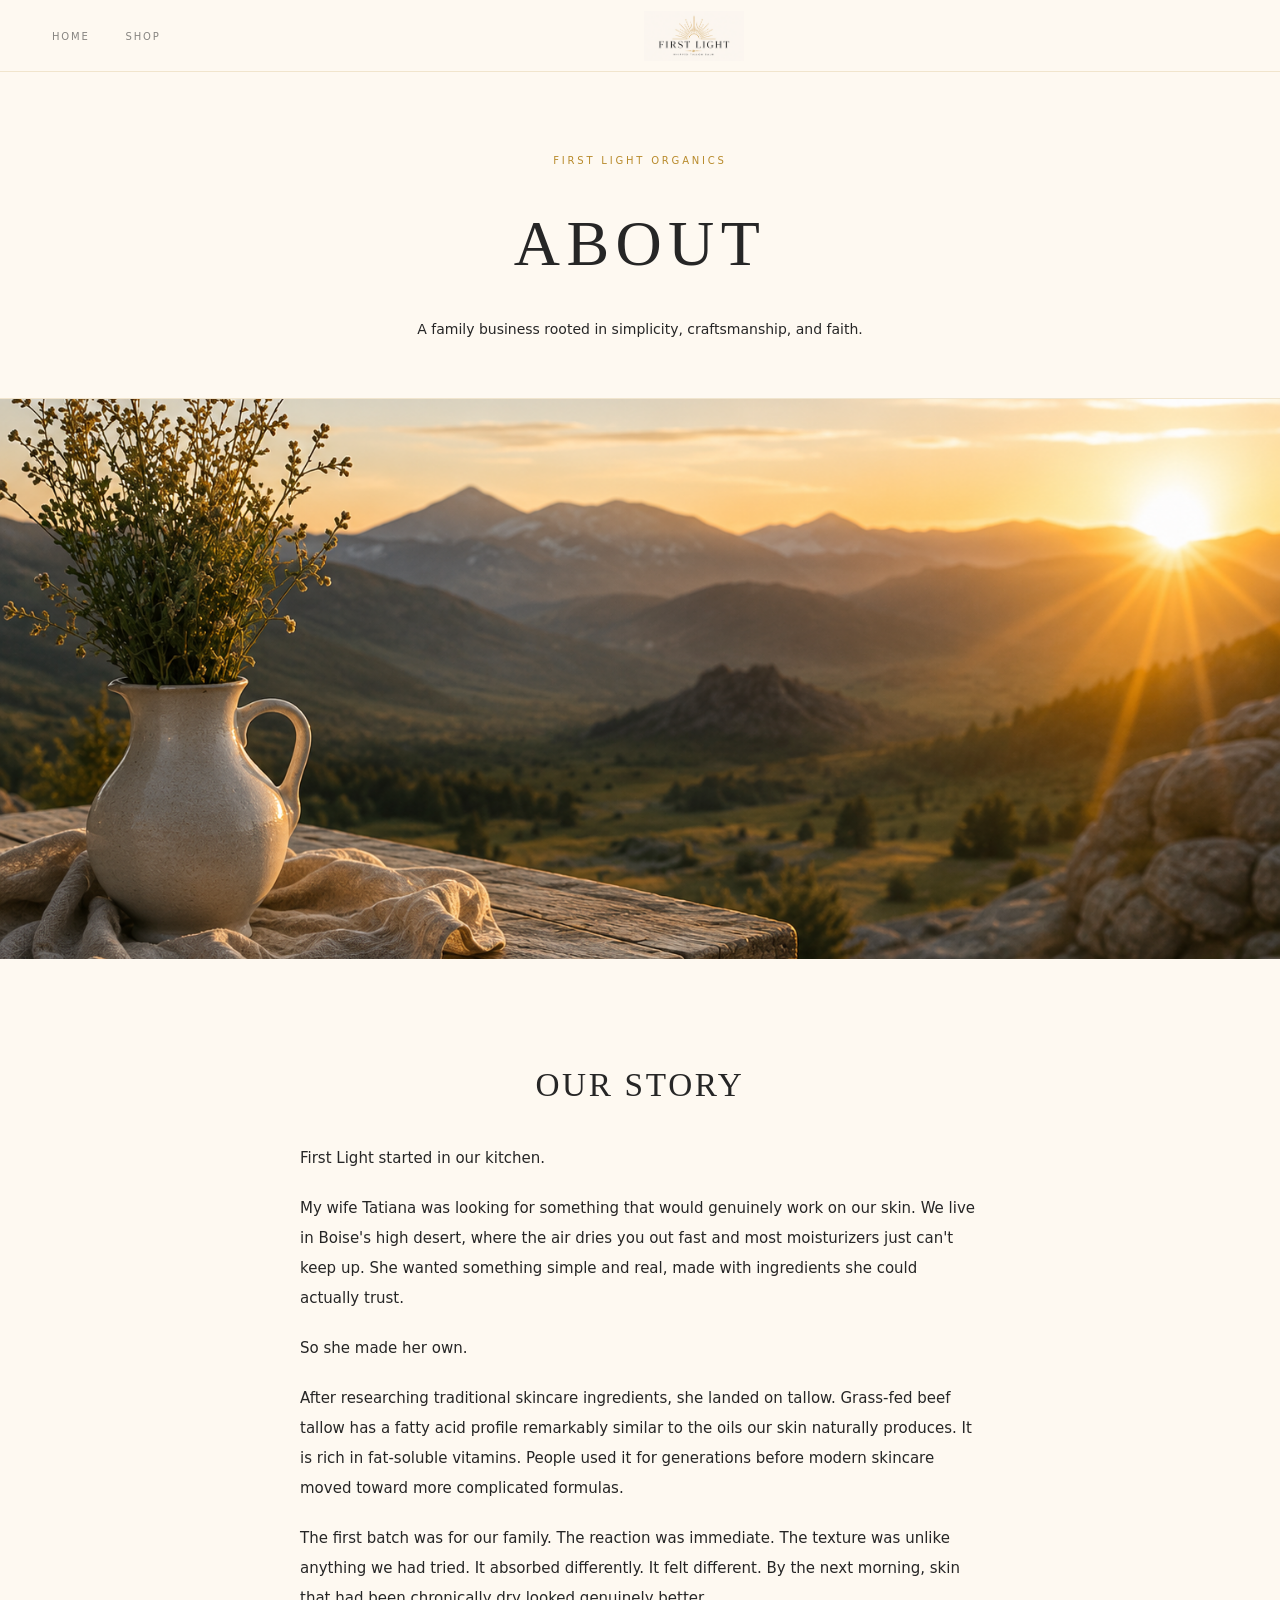
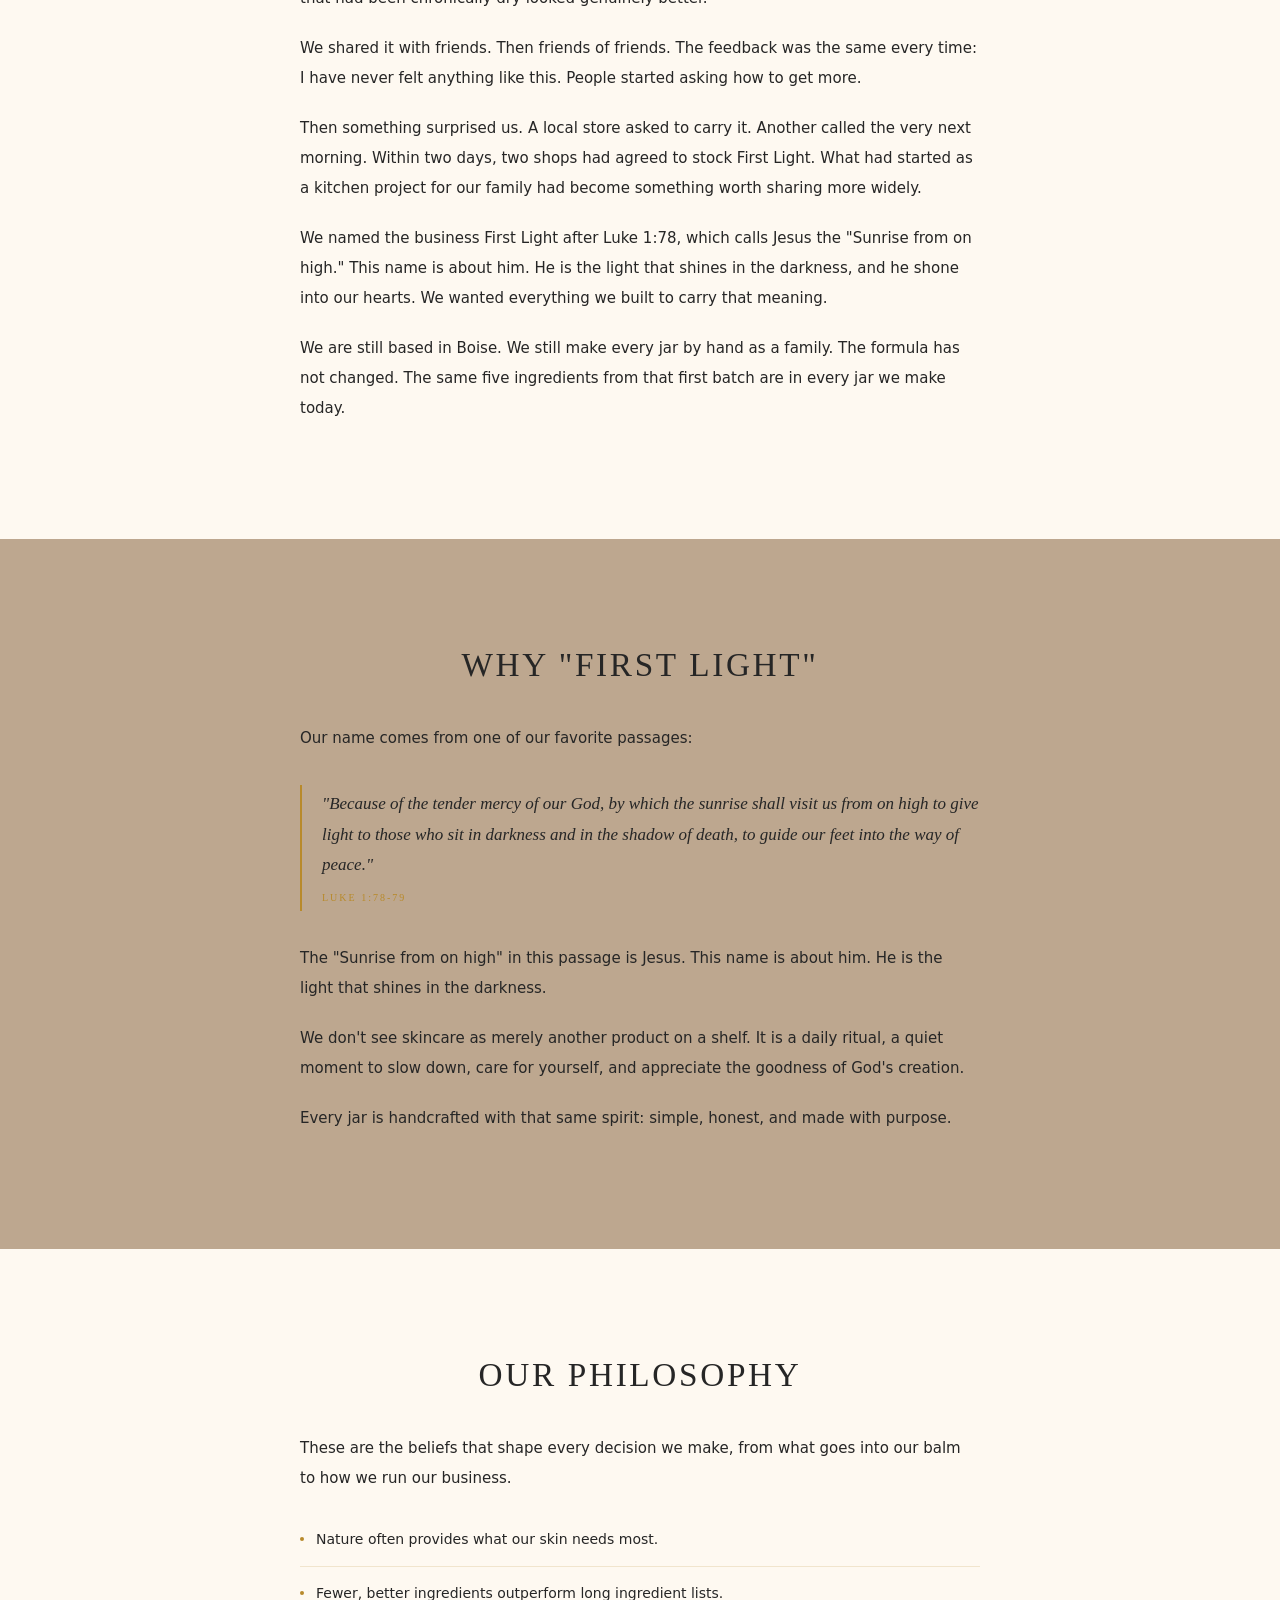
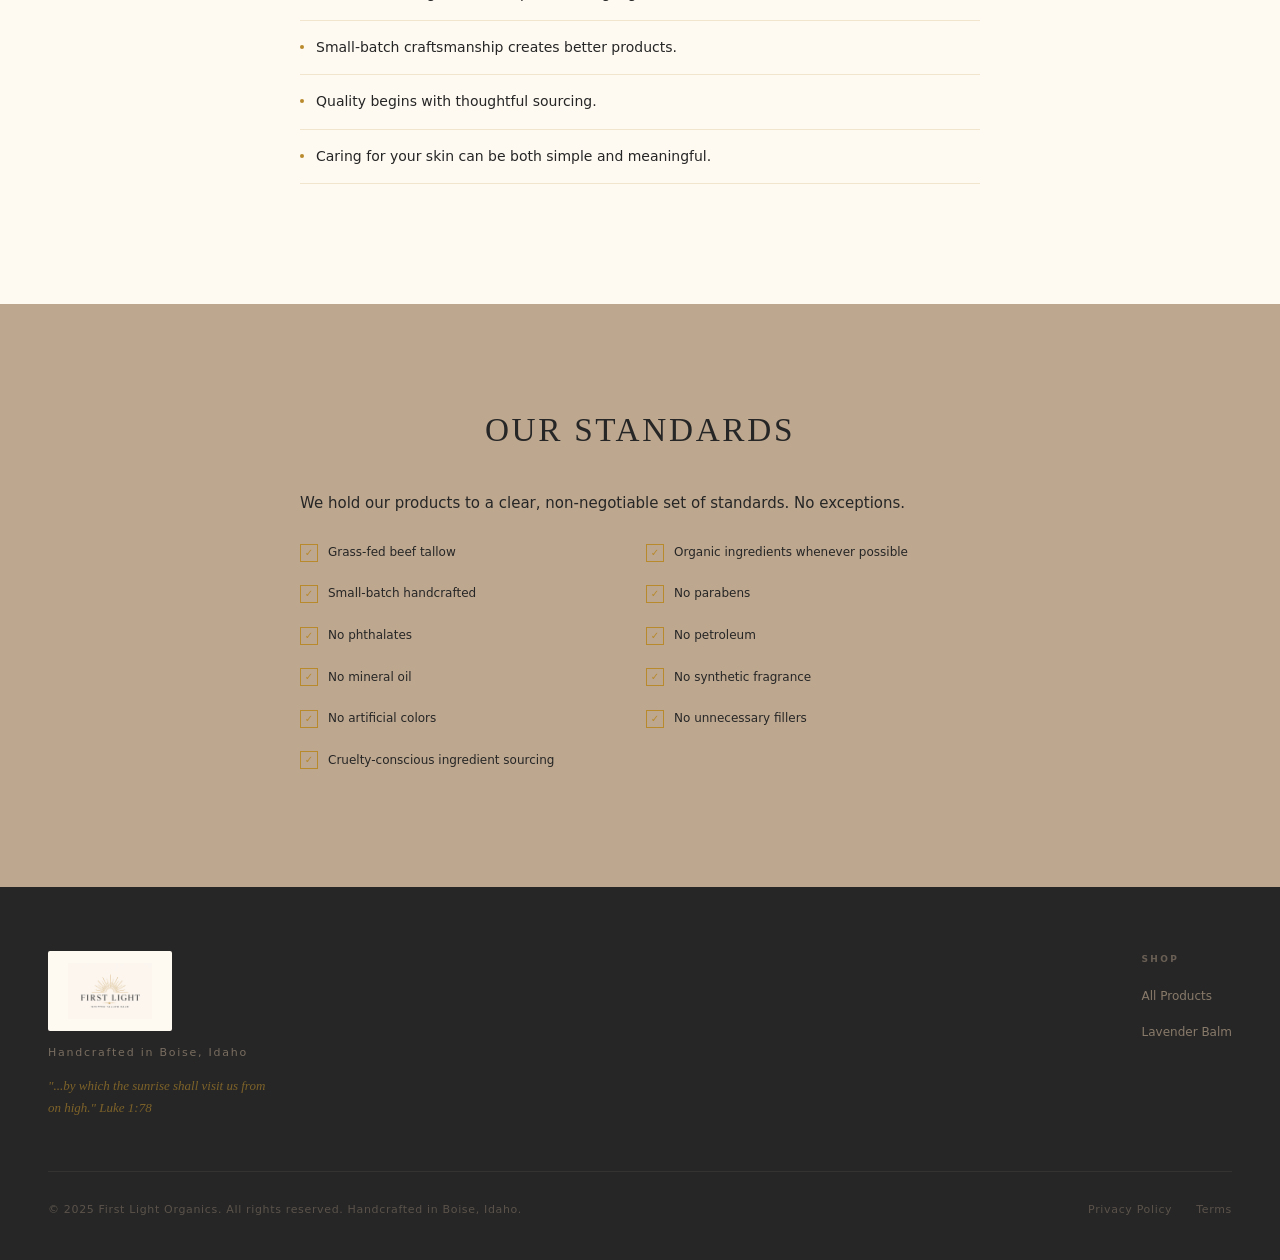
==== commit a4284b6c: "Correct story to reflect family makes the balm together Co-Authored-By: Claude Sonnet 4.6 <noreply@a" ====
--- a/about.html
+++ b/about.html
@@ -31,7 +31,7 @@
       <p>We shared it with friends. Then friends of friends. The feedback was the same every time: I have never felt anything like this. People started asking how to get more.</p>
       <p>Then something surprised us. A local store asked to carry it. Another called the very next morning. Within two days, two shops had agreed to stock First Light. What had started as a kitchen project for our family had become something worth sharing more widely.</p>
       <p>We named the business First Light after Luke 1:78, which calls Jesus the "Sunrise from on high." This name is about him. He is the light that shines in the darkness, and he shone into our hearts. We wanted everything we built to carry that meaning.</p>
-      <p>We are still based in Boise. Tatiana still makes every jar by hand. The formula has not changed. The same five ingredients from that first batch are in every jar we make today.</p>
+      <p>We are still based in Boise. We still make every jar by hand as a family. The formula has not changed. The same five ingredients from that first batch are in every jar we make today.</p>
     </div>
   </section>
 
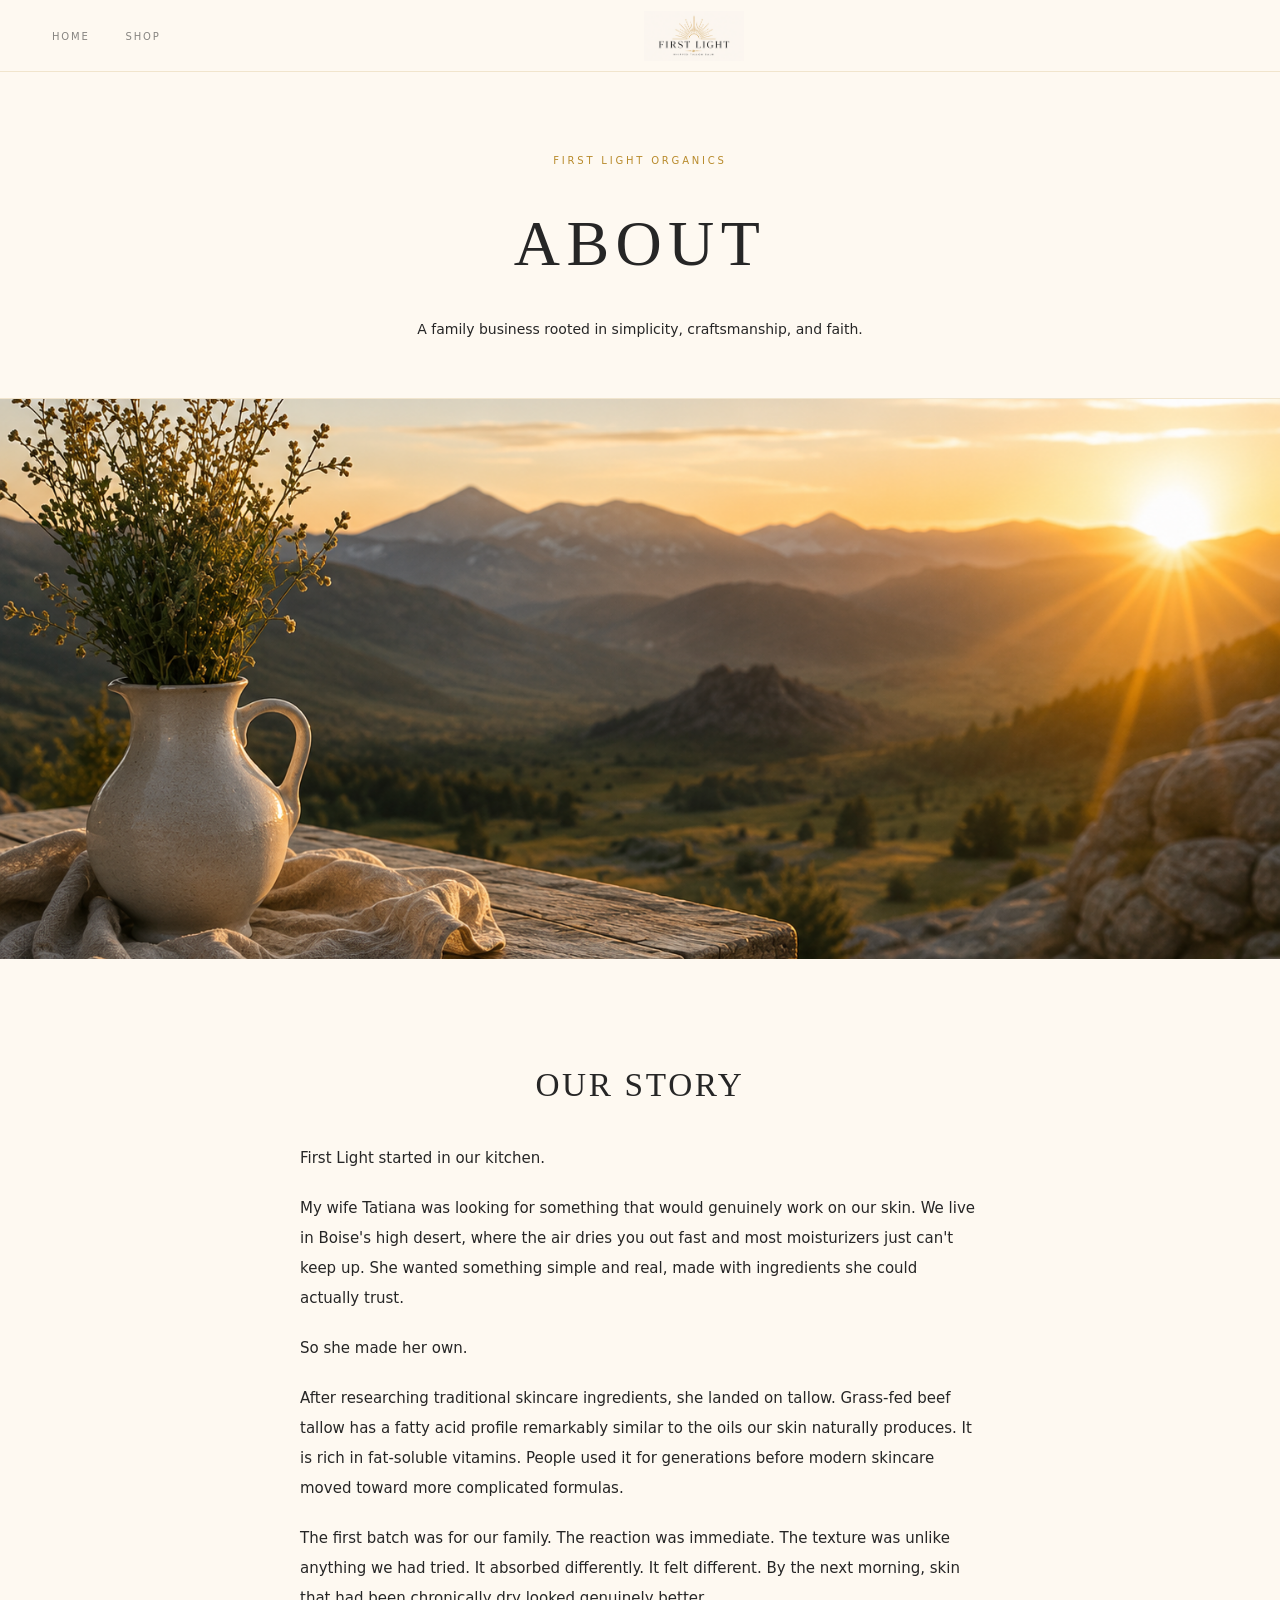
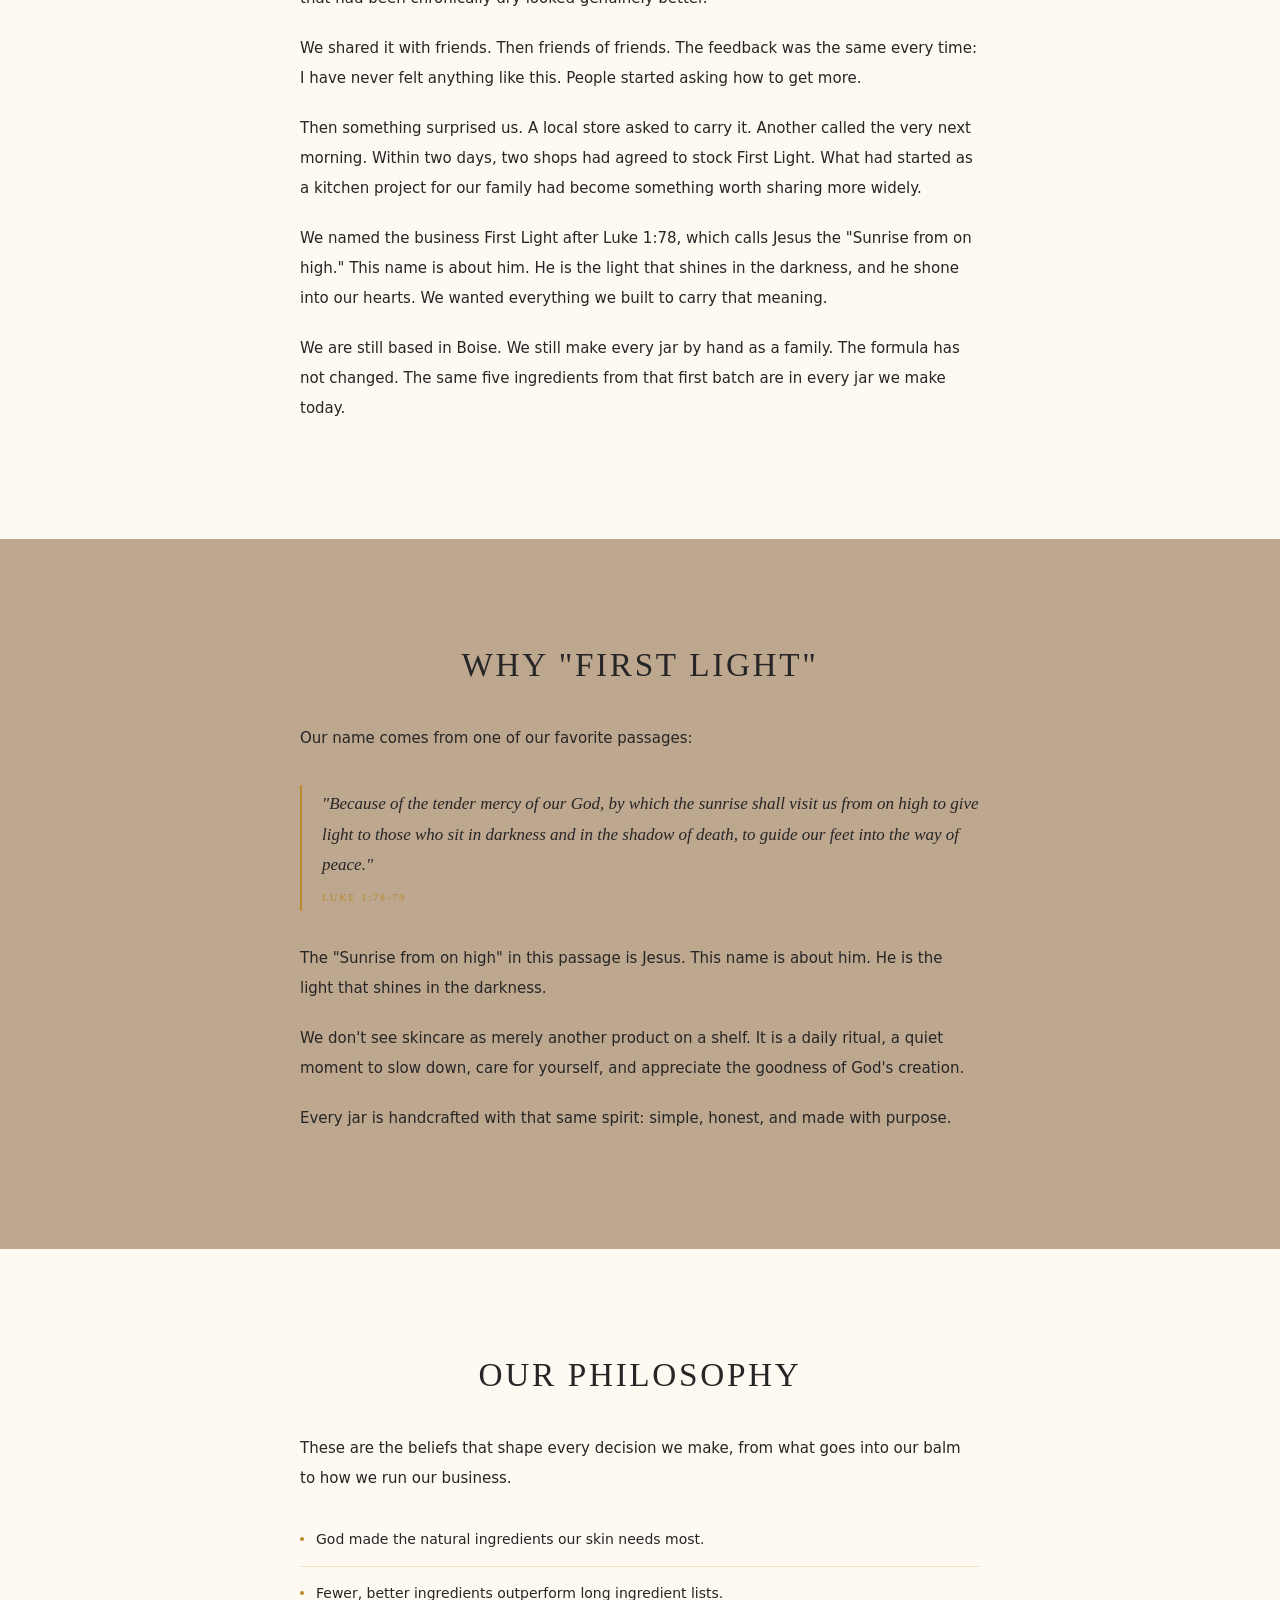
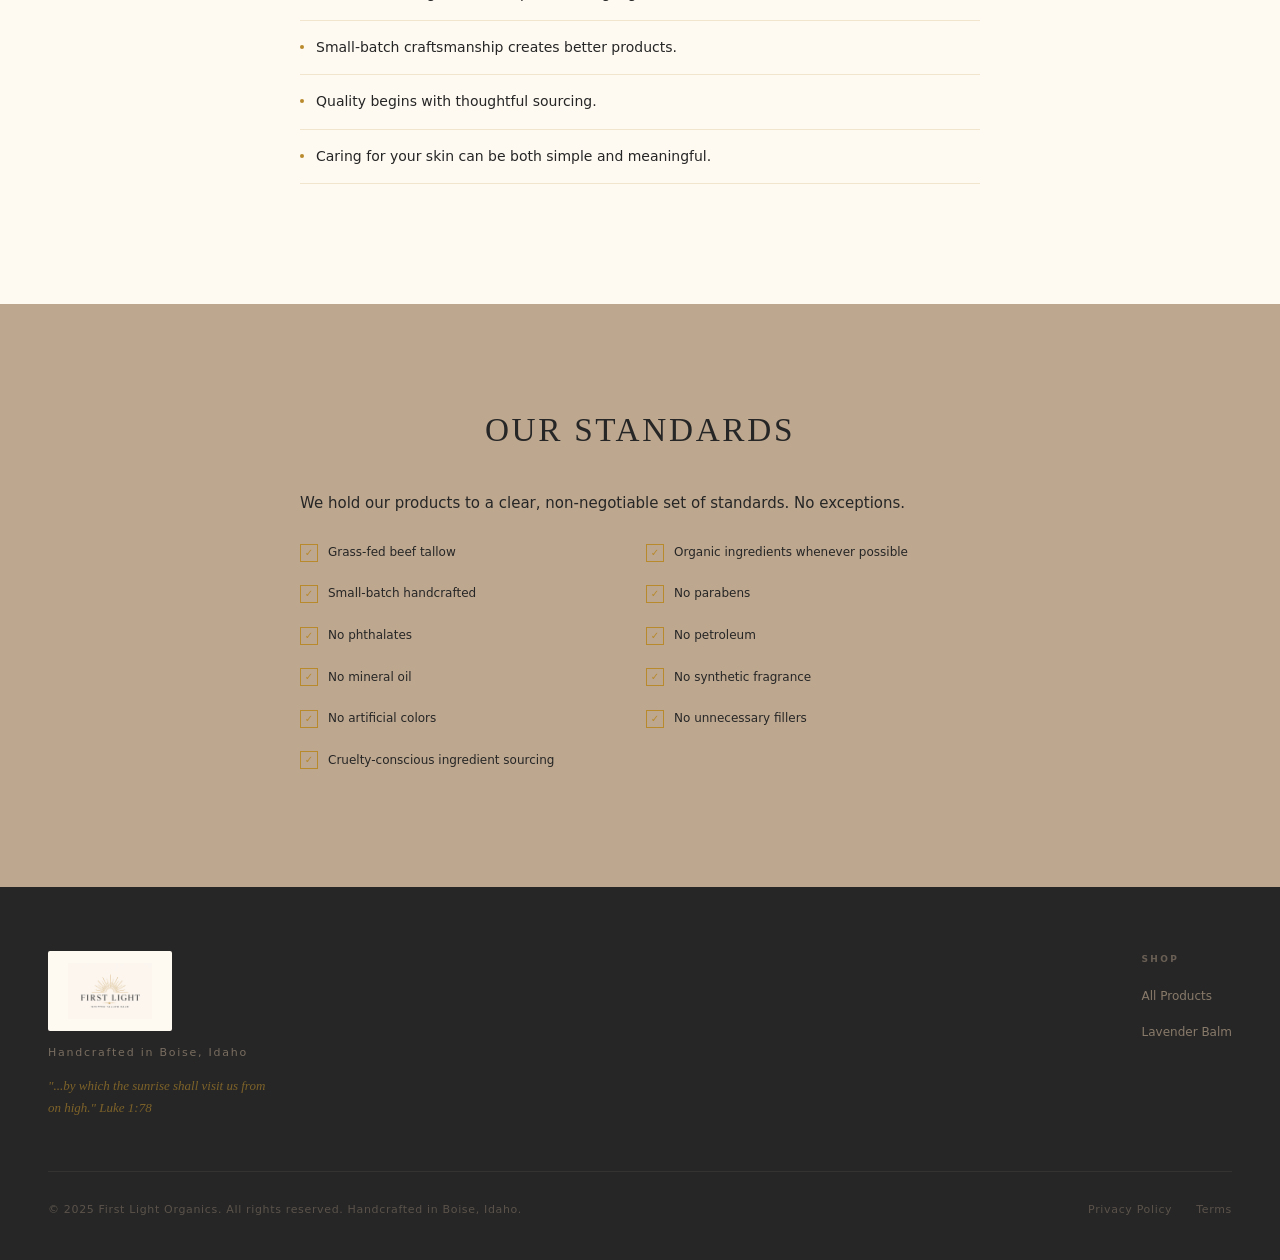
==== commit c3bc1f8e: "Update philosophy to credit God, not just nature Co-Authored-By: Claude Sonnet 4.6 <noreply@anthropi" ====
--- a/about.html
+++ b/about.html
@@ -54,7 +54,7 @@
       <h2>Our Philosophy</h2>
       <p>These are the beliefs that shape every decision we make, from what goes into our balm to how we run our business.</p>
       <ul class="philosophy-list">
-        <li>Nature often provides what our skin needs most.</li>
+        <li>God made the natural ingredients our skin needs most.</li>
         <li>Fewer, better ingredients outperform long ingredient lists.</li>
         <li>Small-batch craftsmanship creates better products.</li>
         <li>Quality begins with thoughtful sourcing.</li>
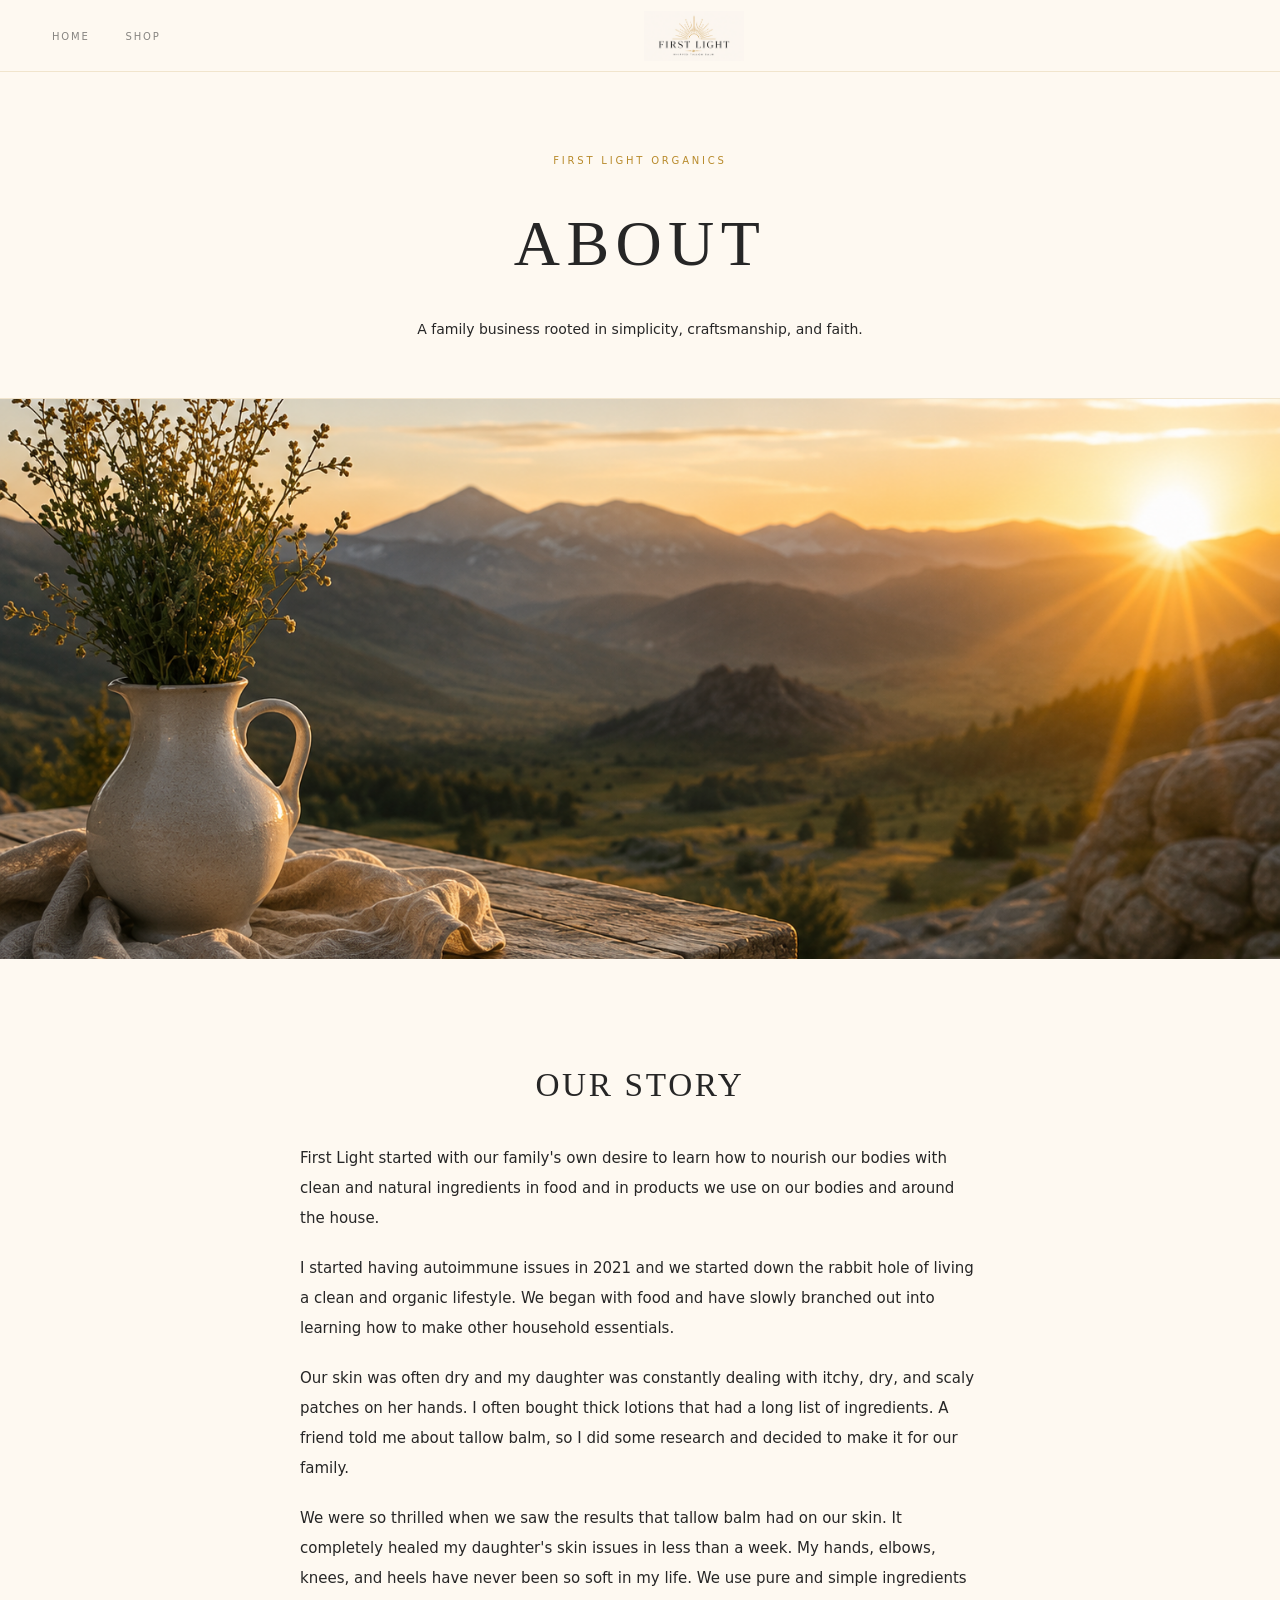
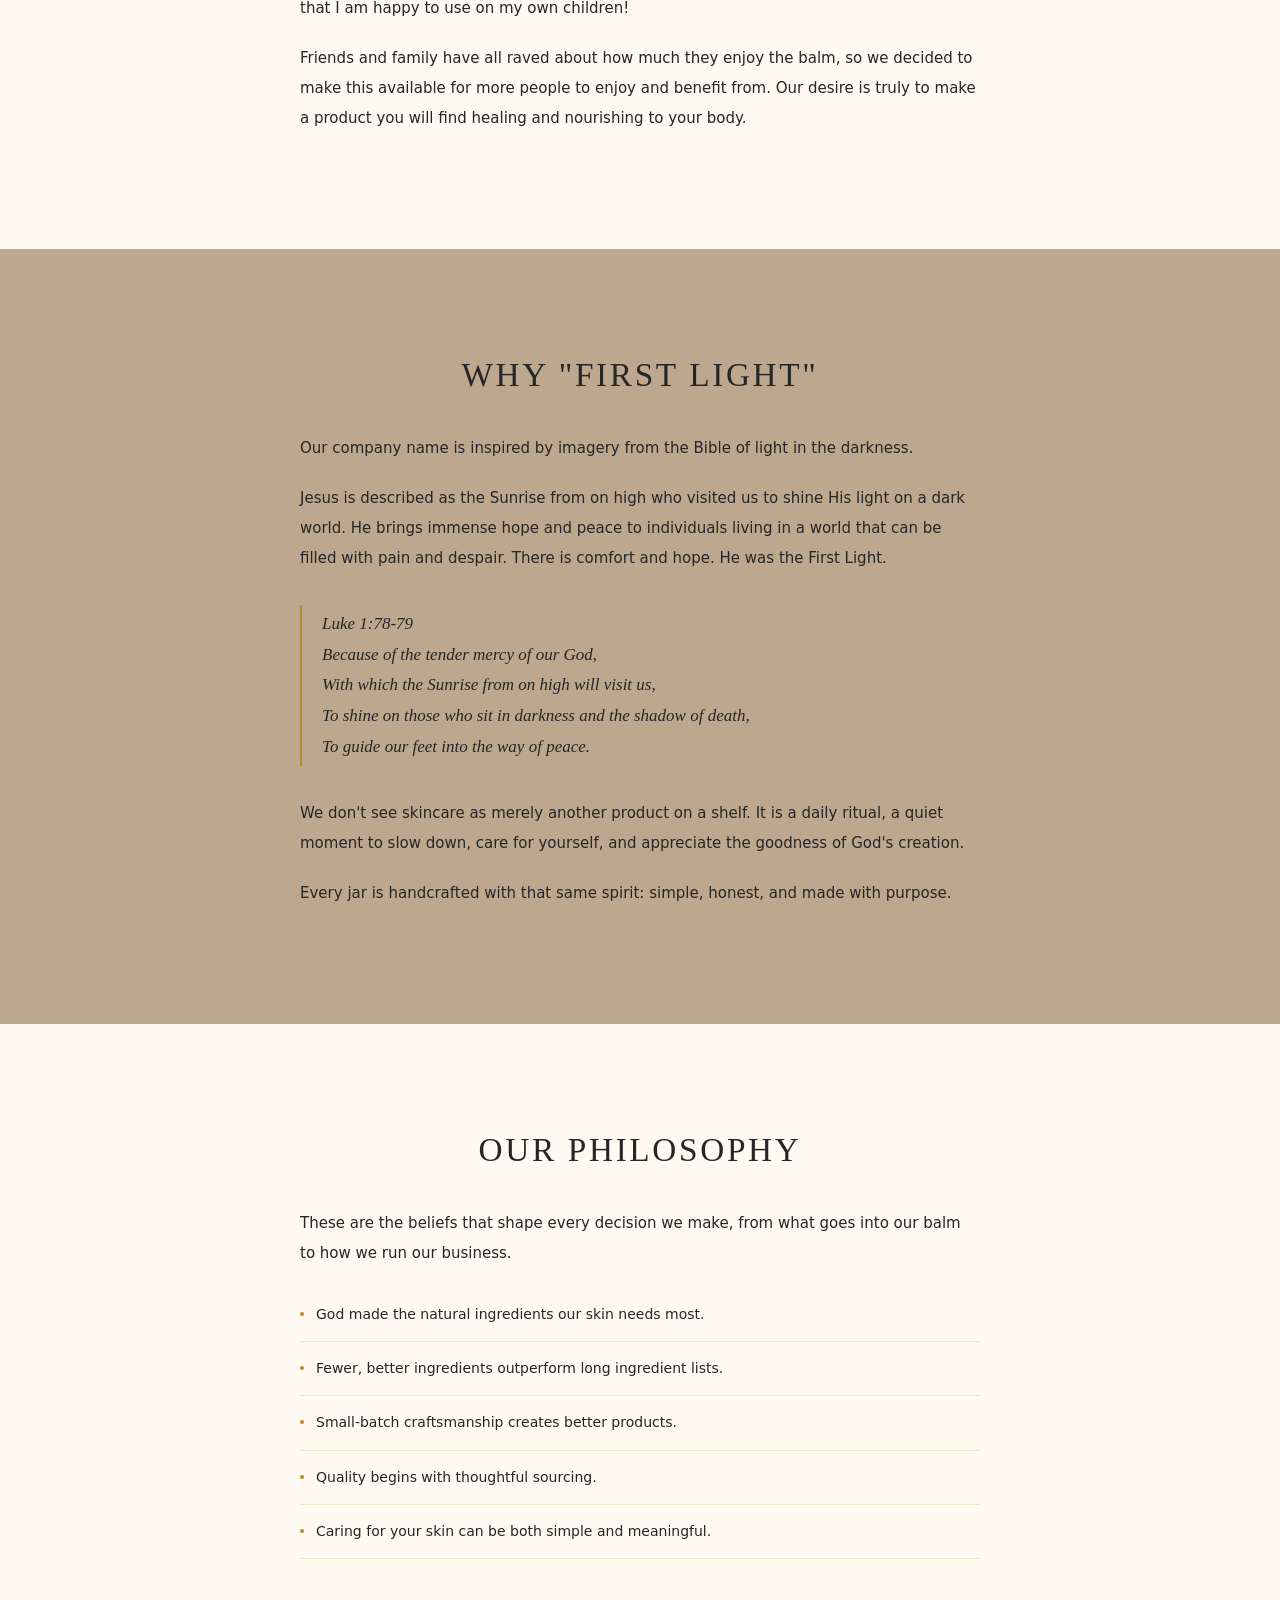
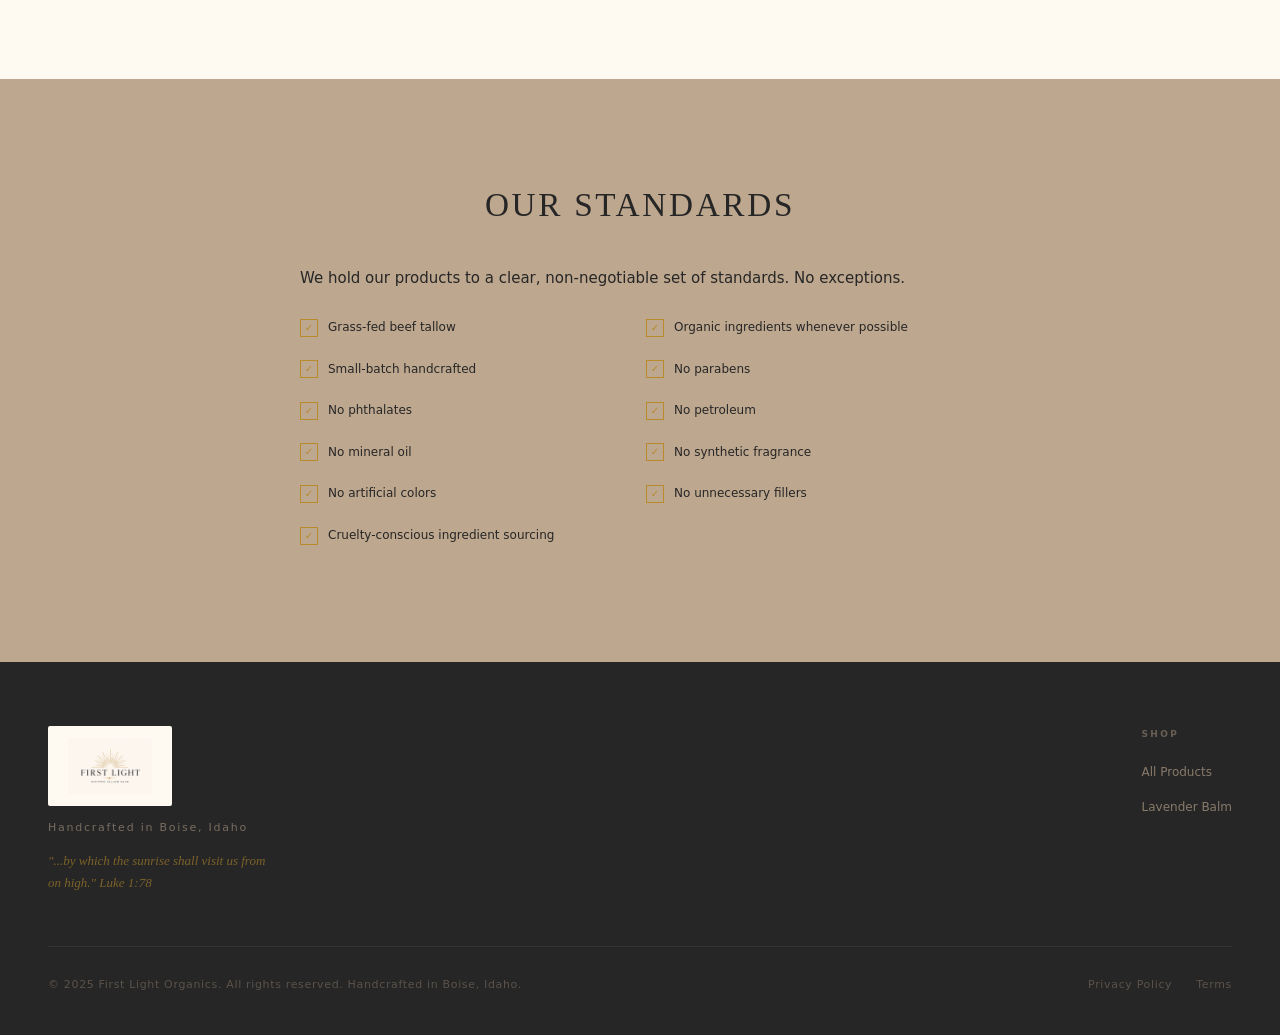
==== commit 95471ebb: "Rewrite Our Story with authentic family origin and updated Why First Light Co-Authored-By: Claude So" ====
--- a/about.html
+++ b/about.html
@@ -23,27 +23,26 @@
   <section>
     <div class="about-body">
       <h2>Our Story</h2>
-      <p>First Light started in our kitchen.</p>
-      <p>My wife Tatiana was looking for something that would genuinely work on our skin. We live in Boise's high desert, where the air dries you out fast and most moisturizers just can't keep up. She wanted something simple and real, made with ingredients she could actually trust.</p>
-      <p>So she made her own.</p>
-      <p>After researching traditional skincare ingredients, she landed on tallow. Grass-fed beef tallow has a fatty acid profile remarkably similar to the oils our skin naturally produces. It is rich in fat-soluble vitamins. People used it for generations before modern skincare moved toward more complicated formulas.</p>
-      <p>The first batch was for our family. The reaction was immediate. The texture was unlike anything we had tried. It absorbed differently. It felt different. By the next morning, skin that had been chronically dry looked genuinely better.</p>
-      <p>We shared it with friends. Then friends of friends. The feedback was the same every time: I have never felt anything like this. People started asking how to get more.</p>
-      <p>Then something surprised us. A local store asked to carry it. Another called the very next morning. Within two days, two shops had agreed to stock First Light. What had started as a kitchen project for our family had become something worth sharing more widely.</p>
-      <p>We named the business First Light after Luke 1:78, which calls Jesus the "Sunrise from on high." This name is about him. He is the light that shines in the darkness, and he shone into our hearts. We wanted everything we built to carry that meaning.</p>
-      <p>We are still based in Boise. We still make every jar by hand as a family. The formula has not changed. The same five ingredients from that first batch are in every jar we make today.</p>
+      <p>First Light started with our family's own desire to learn how to nourish our bodies with clean and natural ingredients in food and in products we use on our bodies and around the house.</p>
+      <p>I started having autoimmune issues in 2021 and we started down the rabbit hole of living a clean and organic lifestyle. We began with food and have slowly branched out into learning how to make other household essentials.</p>
+      <p>Our skin was often dry and my daughter was constantly dealing with itchy, dry, and scaly patches on her hands. I often bought thick lotions that had a long list of ingredients. A friend told me about tallow balm, so I did some research and decided to make it for our family.</p>
+      <p>We were so thrilled when we saw the results that tallow balm had on our skin. It completely healed my daughter's skin issues in less than a week. My hands, elbows, knees, and heels have never been so soft in my life. We use pure and simple ingredients that I am happy to use on my own children!</p>
+      <p>Friends and family have all raved about how much they enjoy the balm, so we decided to make this available for more people to enjoy and benefit from. Our desire is truly to make a product you will find healing and nourishing to your body.</p>
     </div>
   </section>
 
   <section id="why-first-light" style="background:var(--ivory)">
     <div class="about-body">
       <h2>Why "First Light"</h2>
-      <p>Our name comes from one of our favorite passages:</p>
+      <p>Our company name is inspired by imagery from the Bible of light in the darkness.</p>
+      <p>Jesus is described as the Sunrise from on high who visited us to shine His light on a dark world. He brings immense hope and peace to individuals living in a world that can be filled with pain and despair. There is comfort and hope. He was the First Light.</p>
       <blockquote>
-        "Because of the tender mercy of our God, by which the sunrise shall visit us from on high to give light to those who sit in darkness and in the shadow of death, to guide our feet into the way of peace."
-        <cite>Luke 1:78-79</cite>
+        Luke 1:78-79<br>
+        Because of the tender mercy of our God,<br>
+        With which the Sunrise from on high will visit us,<br>
+        To shine on those who sit in darkness and the shadow of death,<br>
+        To guide our feet into the way of peace.
       </blockquote>
-      <p>The "Sunrise from on high" in this passage is Jesus. This name is about him. He is the light that shines in the darkness.</p>
       <p>We don't see skincare as merely another product on a shelf. It is a daily ritual, a quiet moment to slow down, care for yourself, and appreciate the goodness of God's creation.</p>
       <p>Every jar is handcrafted with that same spirit: simple, honest, and made with purpose.</p>
     </div>
--- a/styles.css
+++ b/styles.css
@@ -137,7 +137,7 @@
 .ingr-desc{ font-size:11px; line-height:1.8; color:var(--charcoal); }
 
 /* ── REVIEWS ── */
-.reviews-grid{ display:grid; grid-template-columns:repeat(3,1fr); gap:24px; max-width:960px; margin:0 auto; }
+.reviews-grid{ display:grid; grid-template-columns:repeat(auto-fit,minmax(280px,1fr)); gap:24px; max-width:960px; margin:0 auto; }
 .reviews-page-grid{ display:grid; grid-template-columns:repeat(3,1fr); gap:24px; max-width:960px; margin:0 auto; }
 .review-card{ padding:36px 28px; border:1px solid var(--g-dim); display:flex; flex-direction:column; gap:16px; }
 .review-stars{ color:var(--gold); font-size:13px; letter-spacing:2px; }
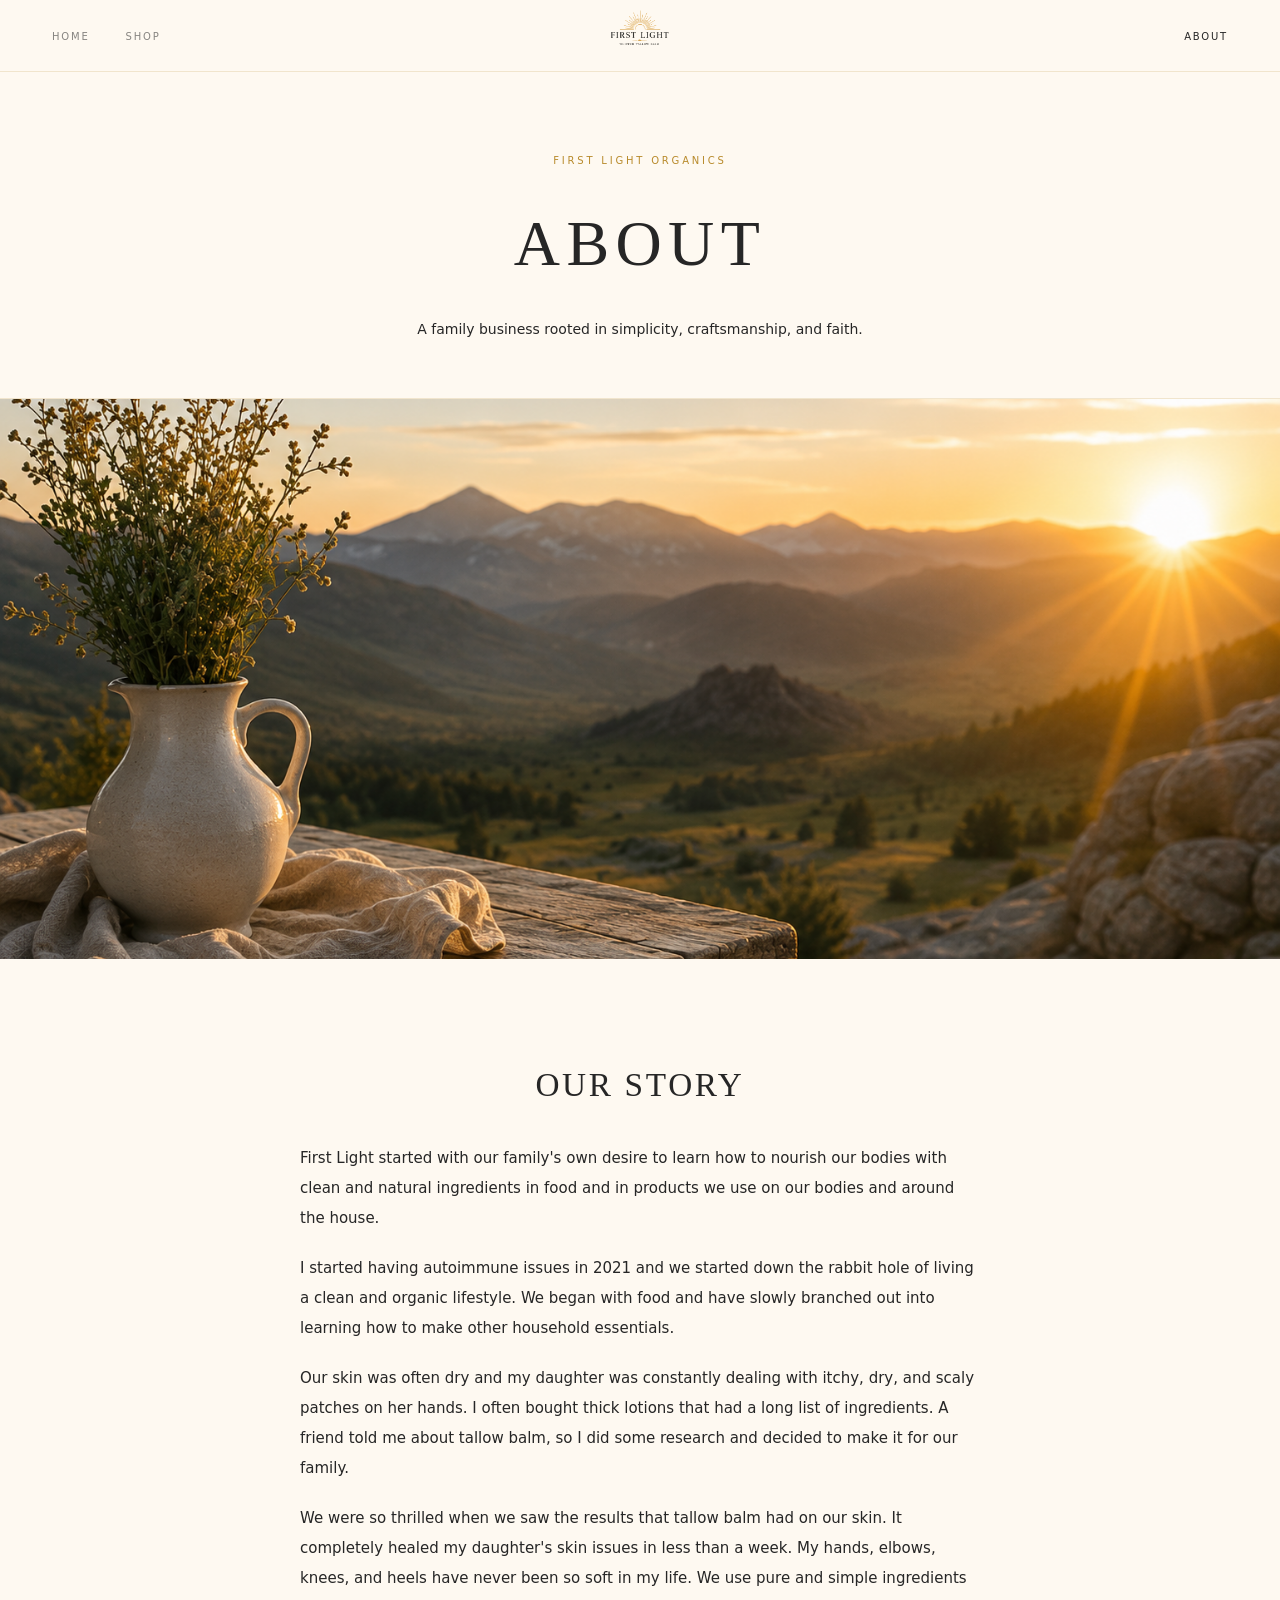
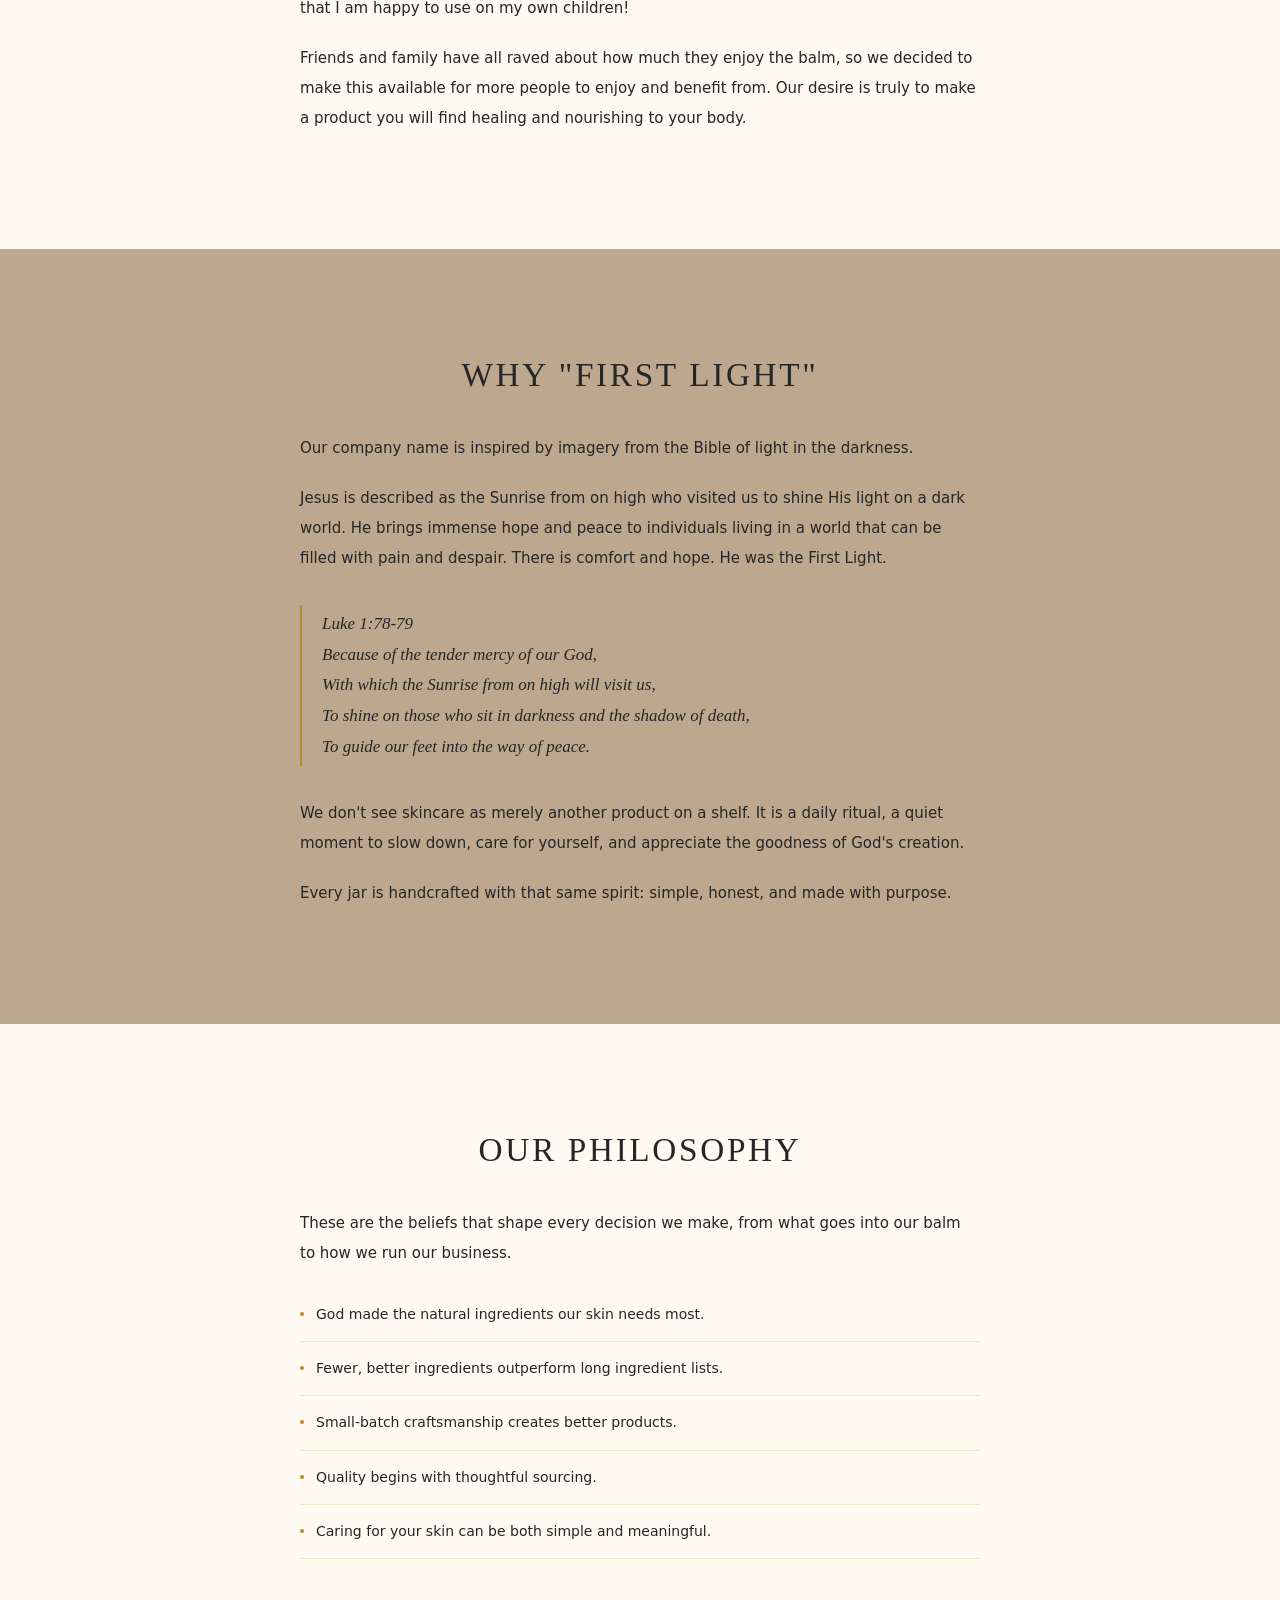
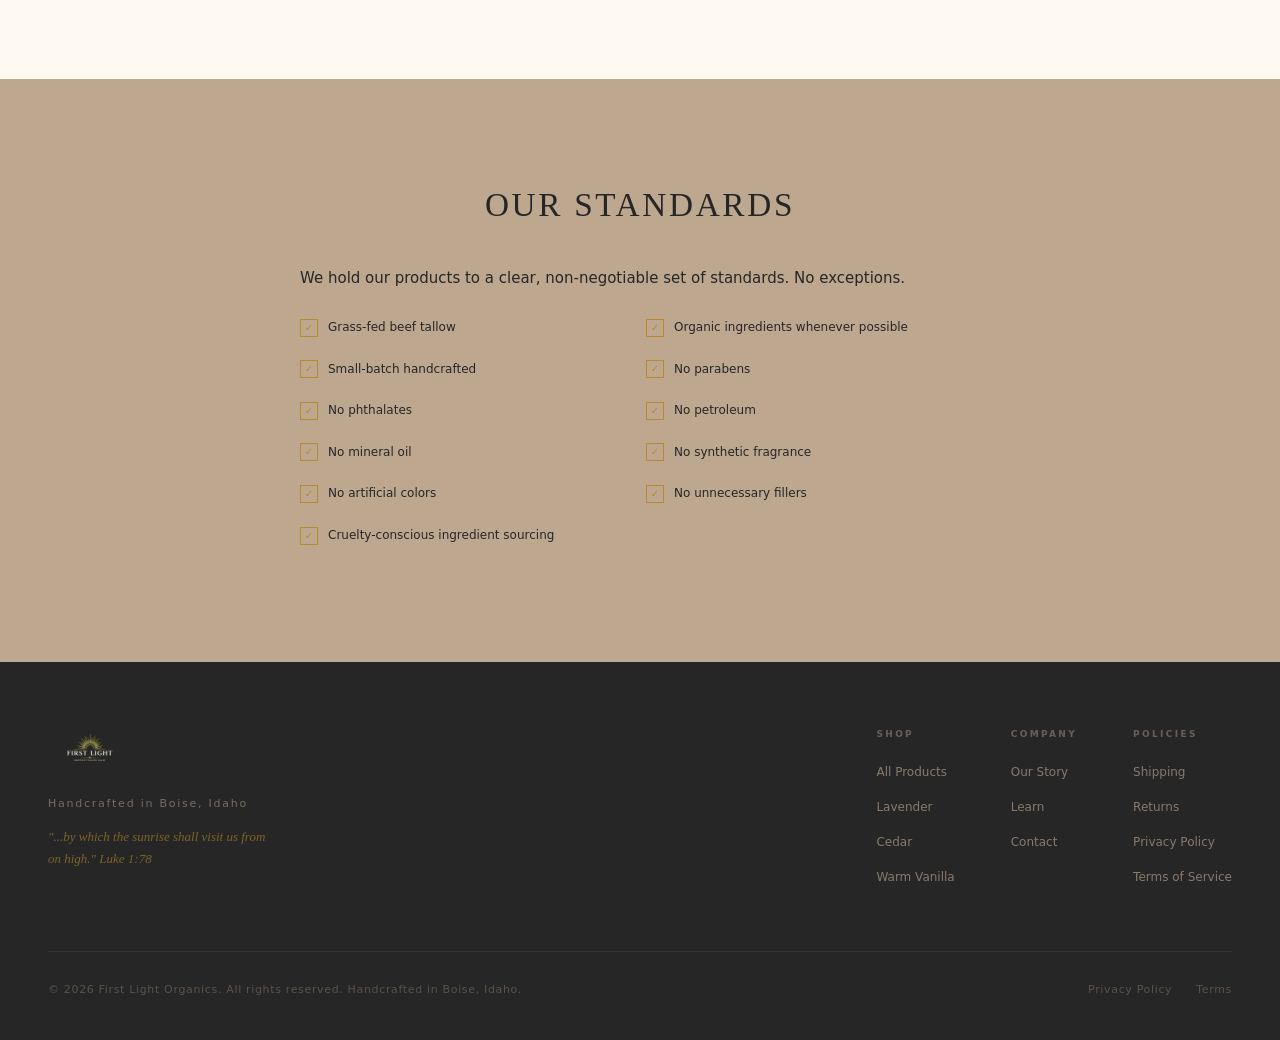
==== commit ef53ae41: "Fix stale copy, footer nav, policy links, alt text, meta descriptions" ====
--- a/about.html
+++ b/about.html
@@ -17,7 +17,7 @@
   </div>
 
   <div class="brand-photo-banner">
-    <img src="images/about-hero.png" alt="Idaho sunrise — the inspiration behind First Light Organics">
+    <img src="images/about-hero.png" alt="Idaho sunrise, the inspiration behind First Light Organics">
   </div>
 
   <section>
--- a/styles.css
+++ b/styles.css
@@ -25,7 +25,8 @@
   padding:0 52px; height:72px;
   background:var(--cream); border-bottom:1px solid var(--g-dim);
 }
-.nav-links{ display:flex; gap:36px; list-style:none; }
+.nav-links{ display:flex; gap:36px; list-style:none; flex:1; }
+nav .nav-links:last-child{ justify-content:flex-end; }
 .nav-links a{
   font-size:10px; letter-spacing:0.18em; text-transform:uppercase;
   color:var(--charcoal); text-decoration:none; opacity:0.55;
@@ -259,7 +260,7 @@
 footer{ background:var(--charcoal); color:var(--cream); padding:64px 48px 40px; }
 .footer-top{ display:flex; justify-content:space-between; align-items:flex-start; gap:40px; margin-bottom:52px; flex-wrap:wrap; }
 .footer-brand{ display:flex; flex-direction:column; align-items:flex-start; gap:12px; max-width:220px; }
-.footer-logo-wrap{ display:inline-block; background:var(--cream); padding:12px 20px; border-radius:2px; }
+.footer-logo-wrap{ display:inline-block; }
 .footer-logo-img{ height:56px; width:auto; display:block; }
 .footer-tagline{ font-size:11px; letter-spacing:0.16em; color:rgba(189,167,143,0.55); }
 .footer-scripture{ font-family:var(--serif); font-size:13px; font-style:italic; color:rgba(184,138,43,0.6); line-height:1.7; }
@@ -285,7 +286,16 @@
 @media(max-width:700px){ .product-feature{ grid-template-columns:1fr; gap:36px; } }
 
 /* ── IMAGES ── */
-.nav-logo-img{ height:50px; width:auto; display:block; }
+.nav-logo-img{ height:72px; width:auto; display:block; }
+.nav-logo-dark{ display:none; }
+@media(prefers-color-scheme:dark){
+  .nav-logo-light{ display:none; }
+  .nav-logo-dark{ display:block; }
+}
+:root[data-theme="light"] .nav-logo-light{ display:block; }
+:root[data-theme="light"] .nav-logo-dark{ display:none; }
+:root[data-theme="dark"] .nav-logo-light{ display:none; }
+:root[data-theme="dark"] .nav-logo-dark{ display:block; }
 .product-photo{ width:100%; aspect-ratio:3/4; object-fit:cover; border-radius:3px; margin-bottom:24px; display:block; }
 .brand-photo-banner{ overflow:hidden; line-height:0; }
 .brand-photo-banner img{ width:100%; max-height:560px; object-fit:cover; object-position:center 35%; display:block; }
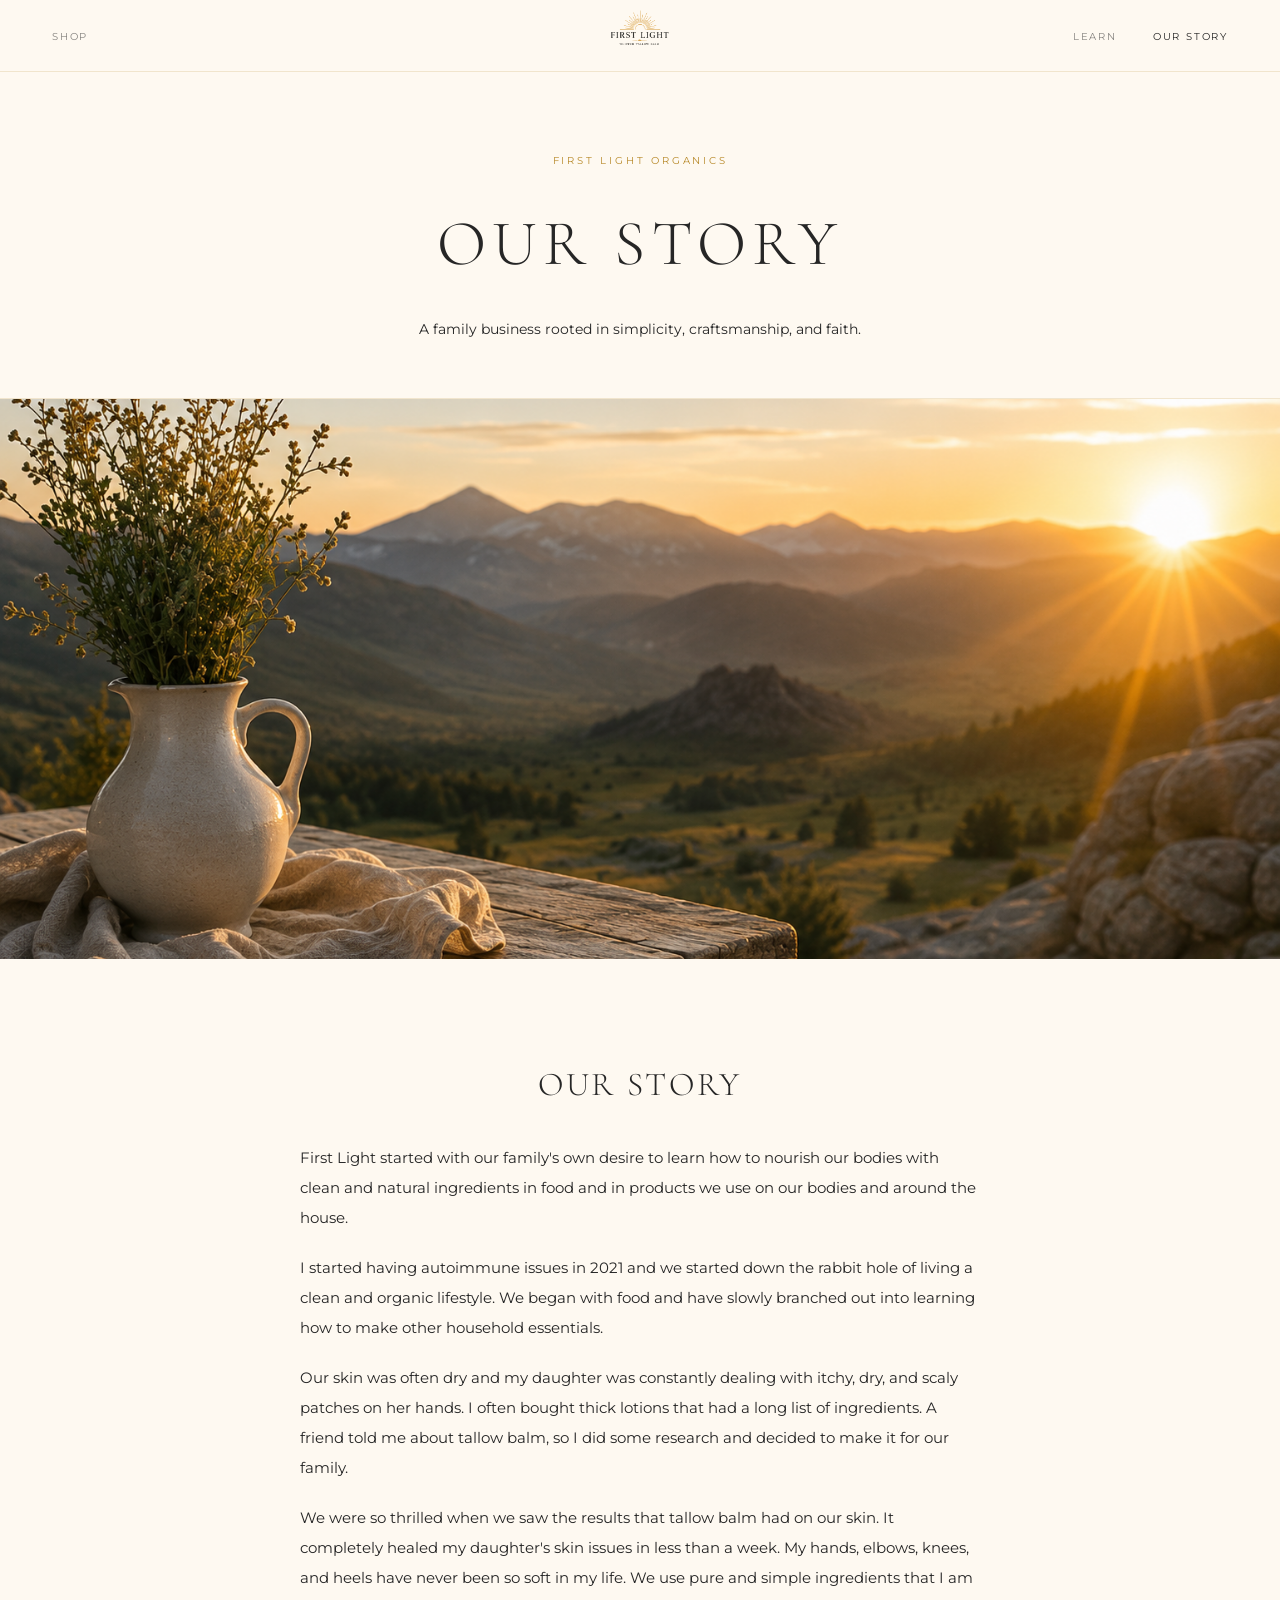
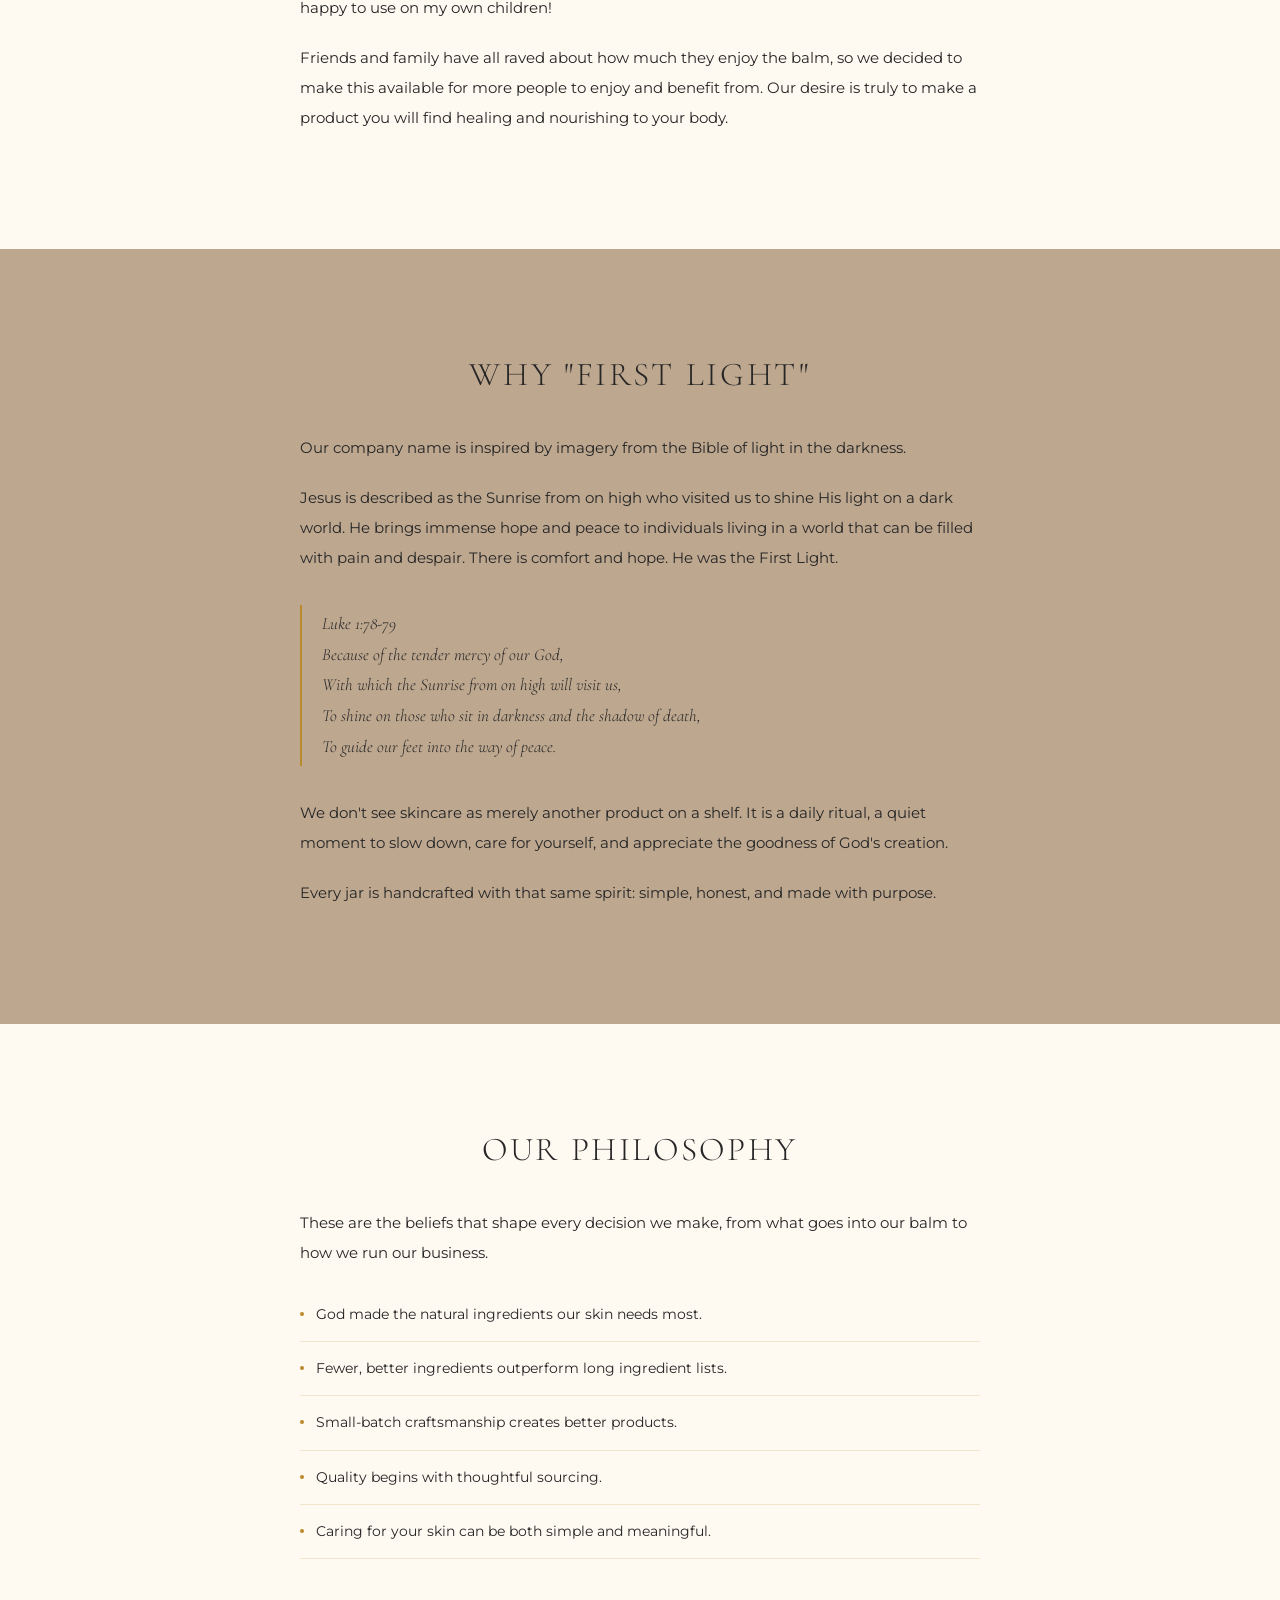
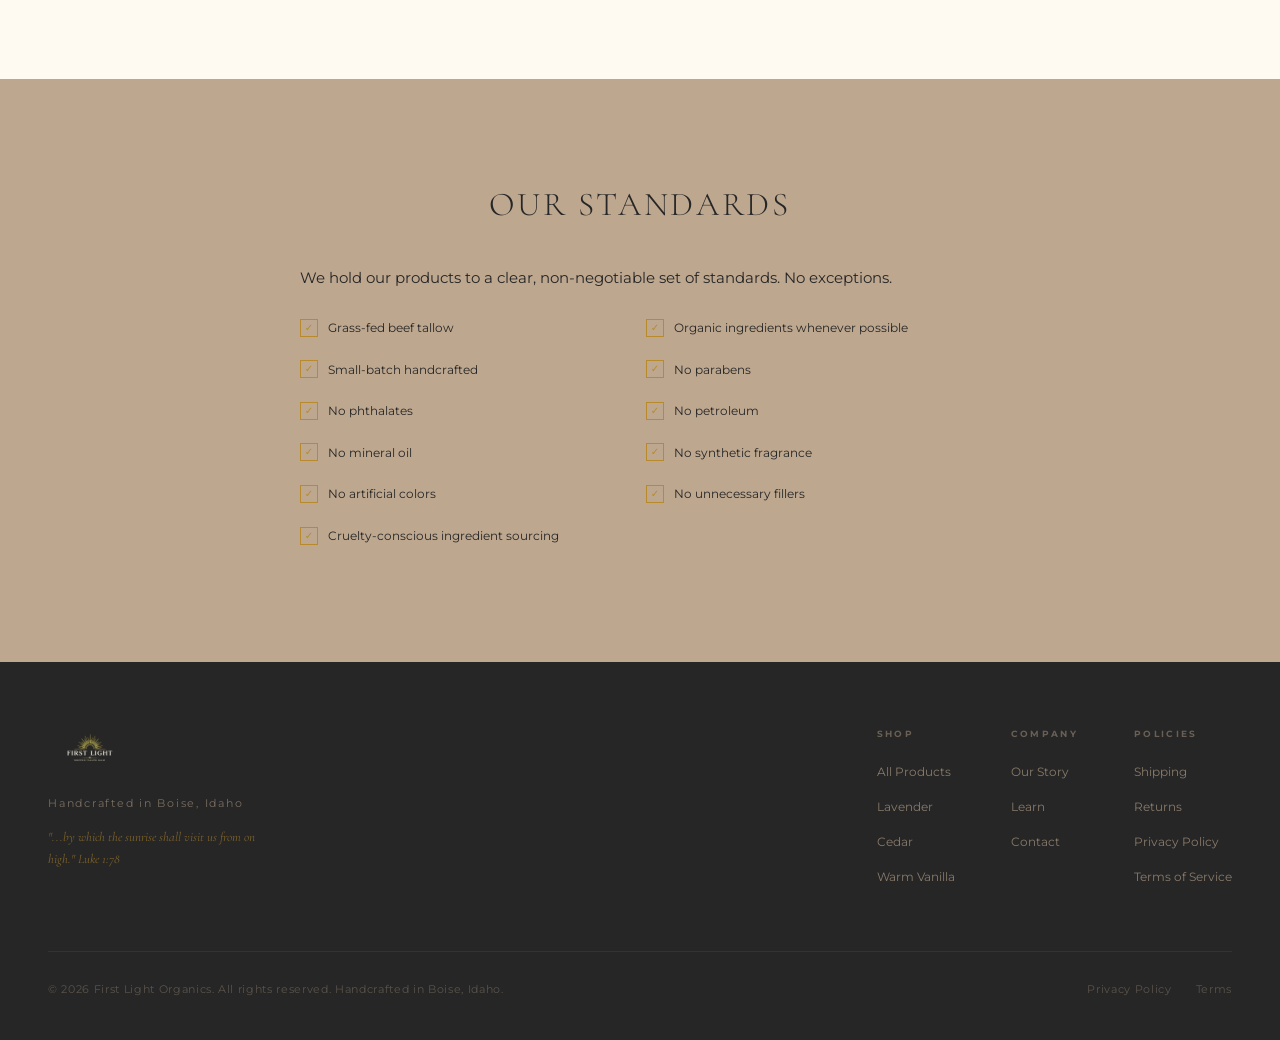
==== commit f96bff90: "Update nav and About page heading - Nav: remove Home (logo handles it), add Learn and rename About t" ====
--- a/about.html
+++ b/about.html
@@ -12,7 +12,7 @@
 
   <div class="page-hero">
     <p class="page-hero-eyebrow">First Light Organics</p>
-    <h1 class="page-hero-title">About</h1>
+    <h1 class="page-hero-title">Our Story</h1>
     <p class="page-hero-sub">A family business rooted in simplicity, craftsmanship, and faith.</p>
   </div>
 
--- a/styles.css
+++ b/styles.css
@@ -1,3 +1,5 @@
+@import url('https://fonts.googleapis.com/css2?family=Cormorant+Garamond:ital,wght@0,300;0,400;0,500;1,300;1,400&family=Montserrat:wght@400;500;600&family=Parisienne&display=swap');
+
 /* ── TOKENS ── */
 :root{
   --cream:#FEF9F1; --ivory:#BDA78F; --gold:#B88A2B;
@@ -5,7 +7,7 @@
   --taupe:#BDA78F; --brown:#8B6A45;
   --serif:'Cormorant Garamond','Cormorant',Georgia,'Times New Roman',serif;
   --sans:'Montserrat',system-ui,-apple-system,'Segoe UI',Helvetica,sans-serif;
-  --script:'Allura','Bickham Script Pro','Pinyon Script',cursive;
+  --script:'Parisienne',cursive;
 }
 @media(prefers-color-scheme:dark){
   :root{ --cream:#1C1813; --ivory:#251E18; --charcoal:#EFE4D5; --taupe:#9A7A5A; --g-dim:rgba(184,138,43,0.14); }
@@ -131,7 +133,7 @@
 
 /* ── INGREDIENTS ── */
 .ingredients{ background:var(--ivory); }
-.ingr-grid{ display:grid; grid-template-columns:repeat(5,1fr); gap:2px; max-width:1120px; margin:0 auto; }
+.ingr-grid{ display:grid; grid-template-columns:repeat(4,1fr); gap:2px; max-width:900px; margin:0 auto; }
 .ingr-card{ background:var(--cream); padding:40px 16px; text-align:center; }
 .ingr-number{ font-family:var(--serif); font-size:38px; font-weight:300; color:var(--g-dim); line-height:1; margin-bottom:12px; }
 .ingr-name{ font-family:var(--serif); font-size:18px; font-weight:300; letter-spacing:0.06em; color:var(--charcoal); margin-bottom:10px; }
@@ -309,7 +311,7 @@
   .story-split{ grid-template-columns:1fr; }
   .features-grid{ grid-template-columns:repeat(2,1fr); }
   .tallow-content{ grid-template-columns:1fr; }
-  .ingr-grid{ grid-template-columns:repeat(3,1fr); }
+  .ingr-grid{ grid-template-columns:repeat(2,1fr); }
   .reviews-grid,.reviews-page-grid{ grid-template-columns:1fr 1fr; }
   .learn-overview-grid{ grid-template-columns:1fr; }
   .standards-grid{ grid-template-columns:1fr; }
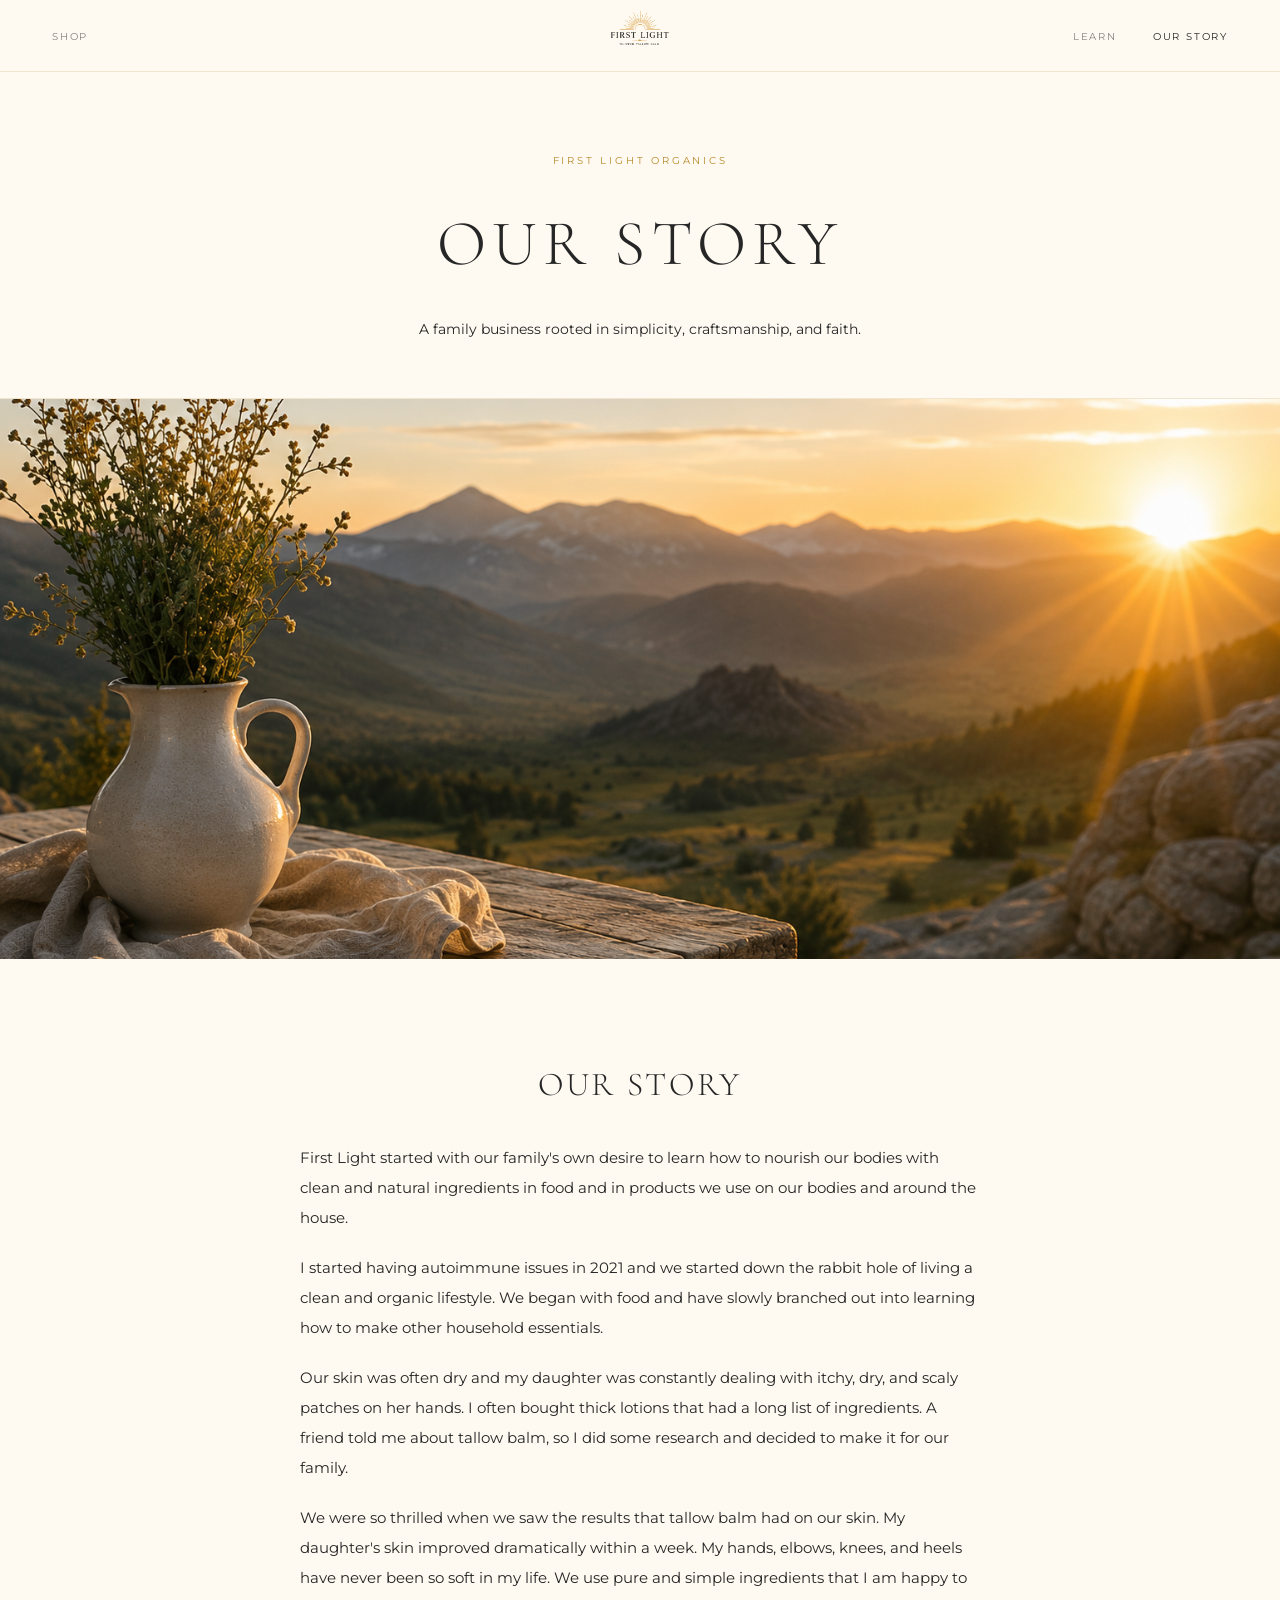
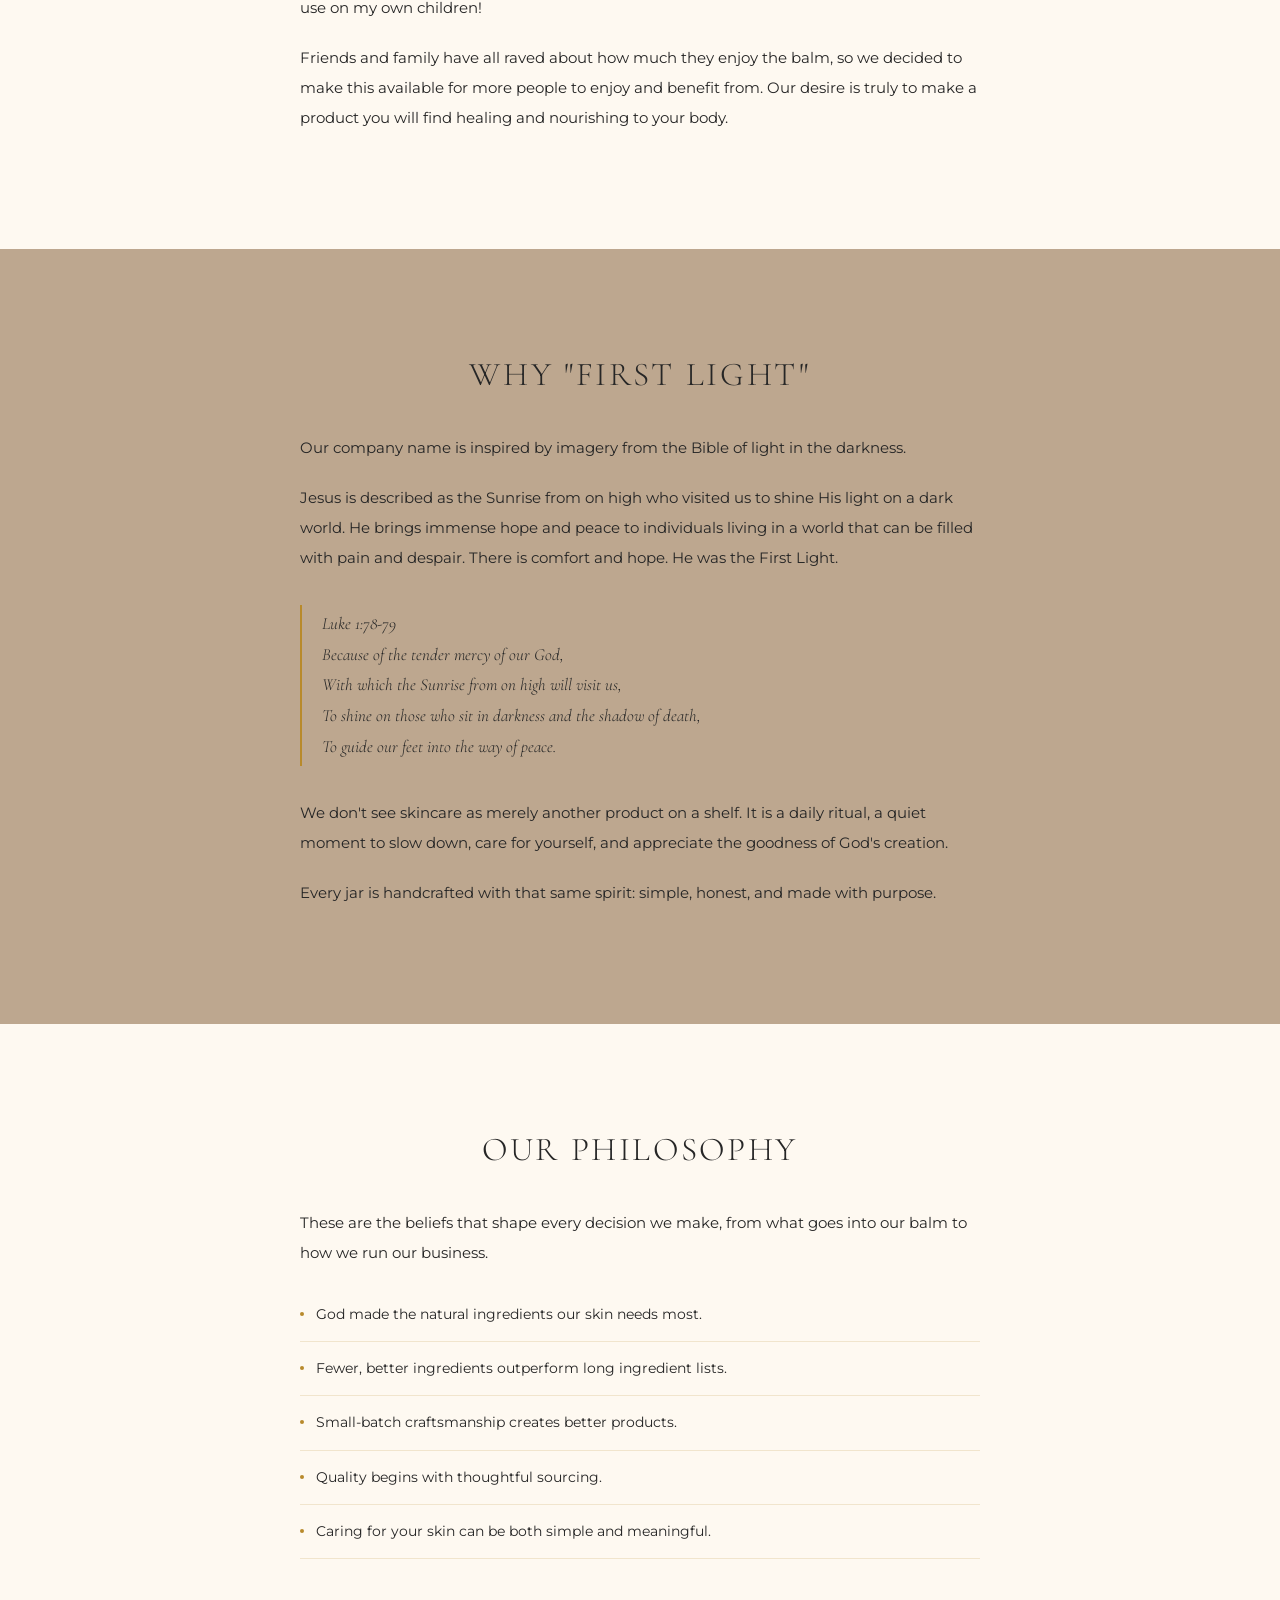
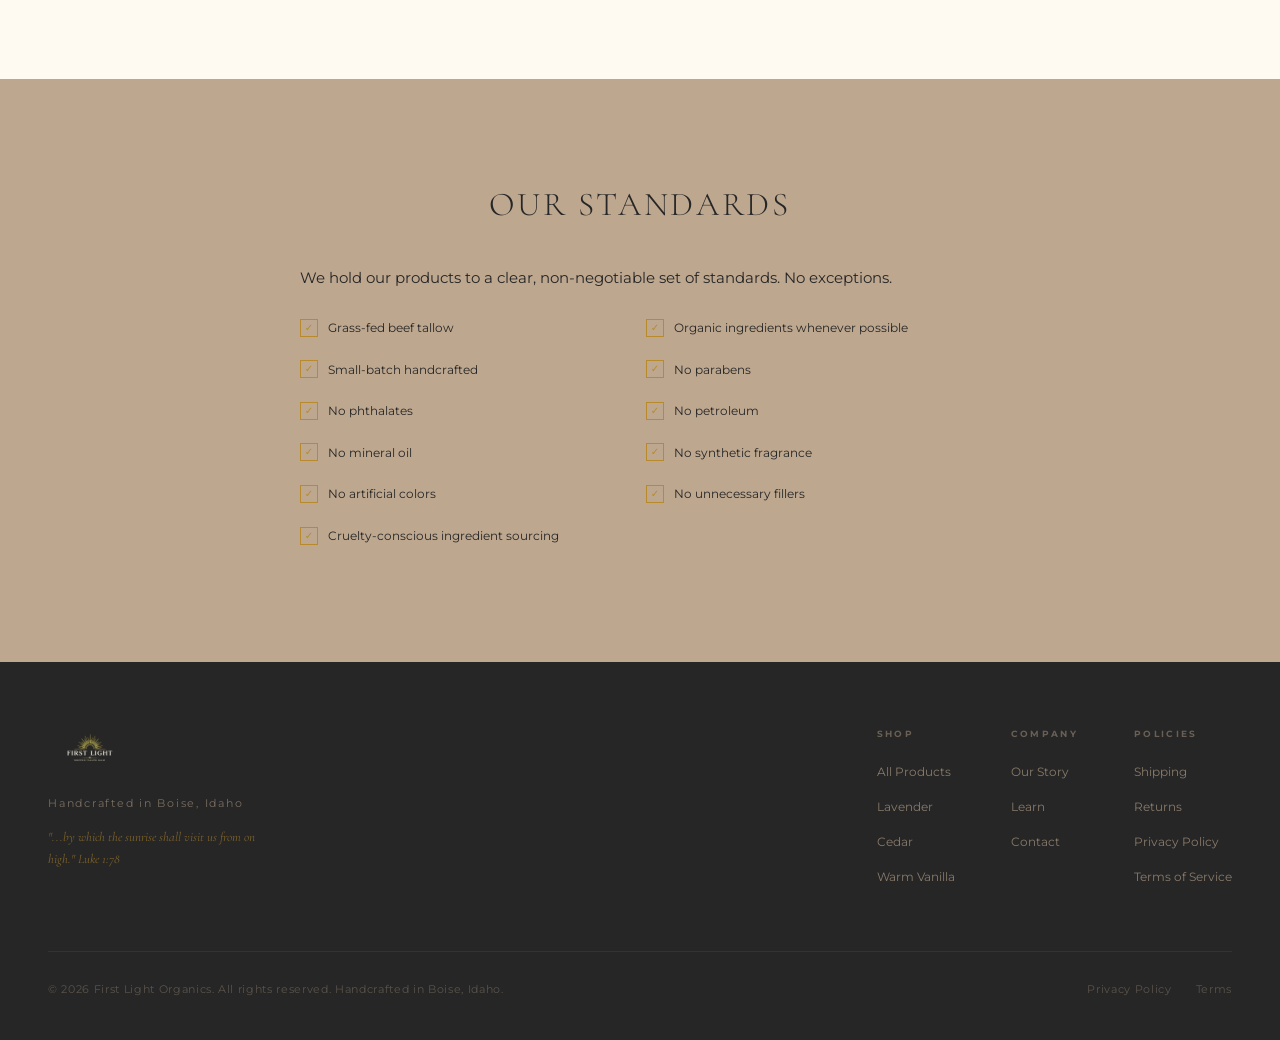
==== commit b4475527: "Soften health claim on About page Replace "completely healed" with "improved dramatically" to avoid " ====
--- a/about.html
+++ b/about.html
@@ -26,7 +26,7 @@
       <p>First Light started with our family's own desire to learn how to nourish our bodies with clean and natural ingredients in food and in products we use on our bodies and around the house.</p>
       <p>I started having autoimmune issues in 2021 and we started down the rabbit hole of living a clean and organic lifestyle. We began with food and have slowly branched out into learning how to make other household essentials.</p>
       <p>Our skin was often dry and my daughter was constantly dealing with itchy, dry, and scaly patches on her hands. I often bought thick lotions that had a long list of ingredients. A friend told me about tallow balm, so I did some research and decided to make it for our family.</p>
-      <p>We were so thrilled when we saw the results that tallow balm had on our skin. It completely healed my daughter's skin issues in less than a week. My hands, elbows, knees, and heels have never been so soft in my life. We use pure and simple ingredients that I am happy to use on my own children!</p>
+      <p>We were so thrilled when we saw the results that tallow balm had on our skin. My daughter's skin improved dramatically within a week. My hands, elbows, knees, and heels have never been so soft in my life. We use pure and simple ingredients that I am happy to use on my own children!</p>
       <p>Friends and family have all raved about how much they enjoy the balm, so we decided to make this available for more people to enjoy and benefit from. Our desire is truly to make a product you will find healing and nourishing to your body.</p>
     </div>
   </section>
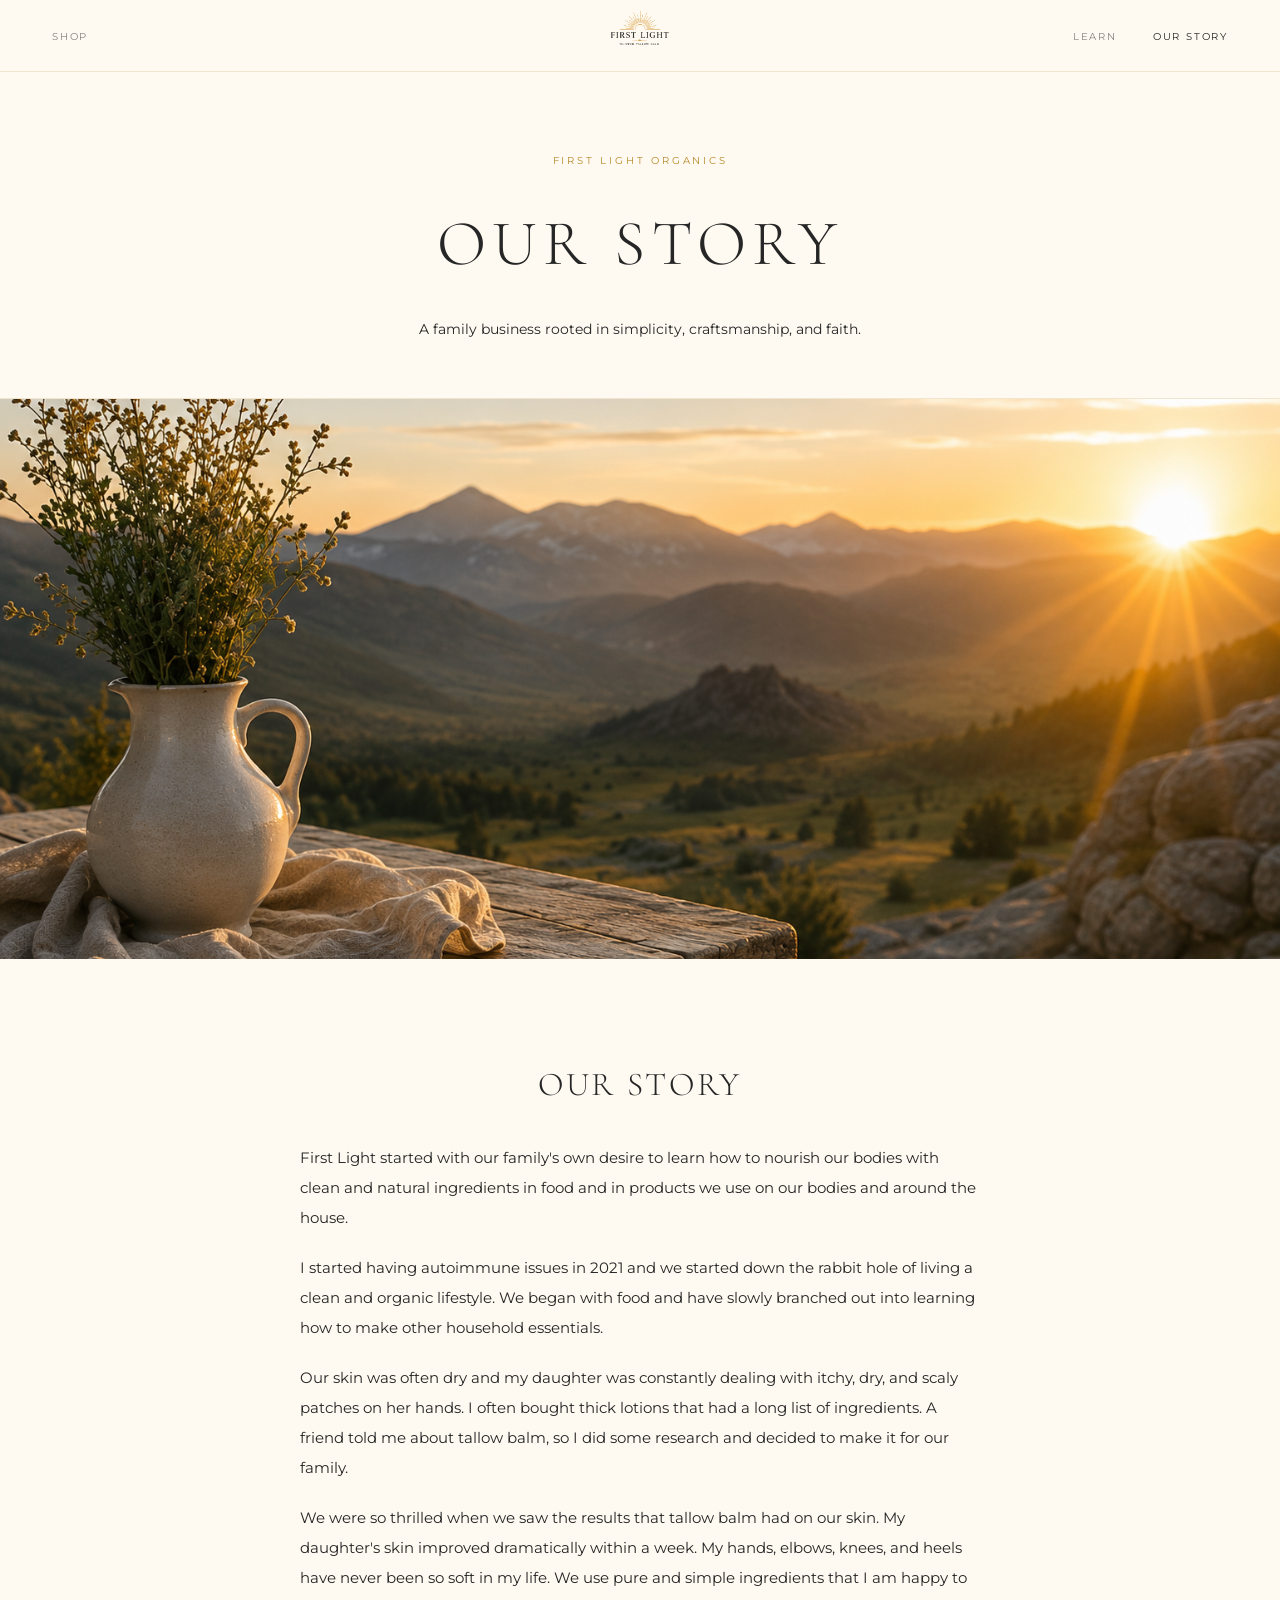
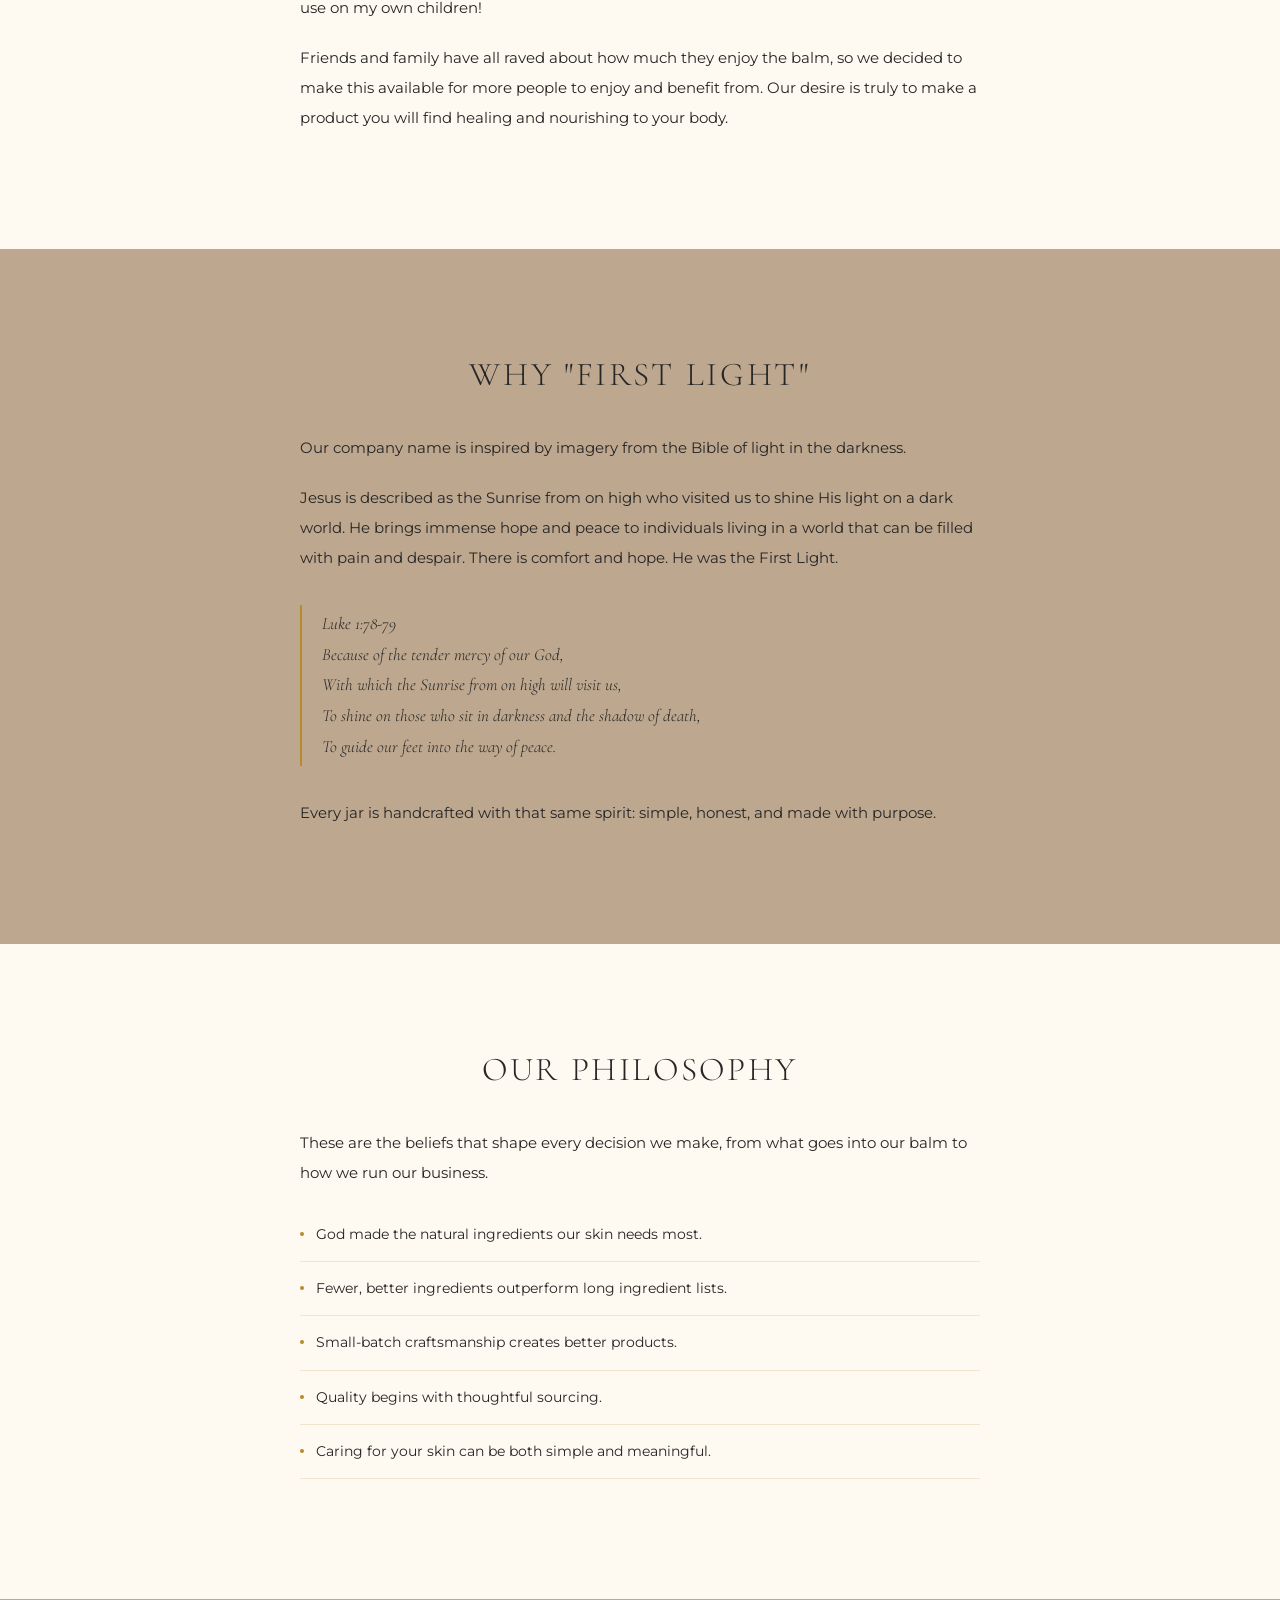
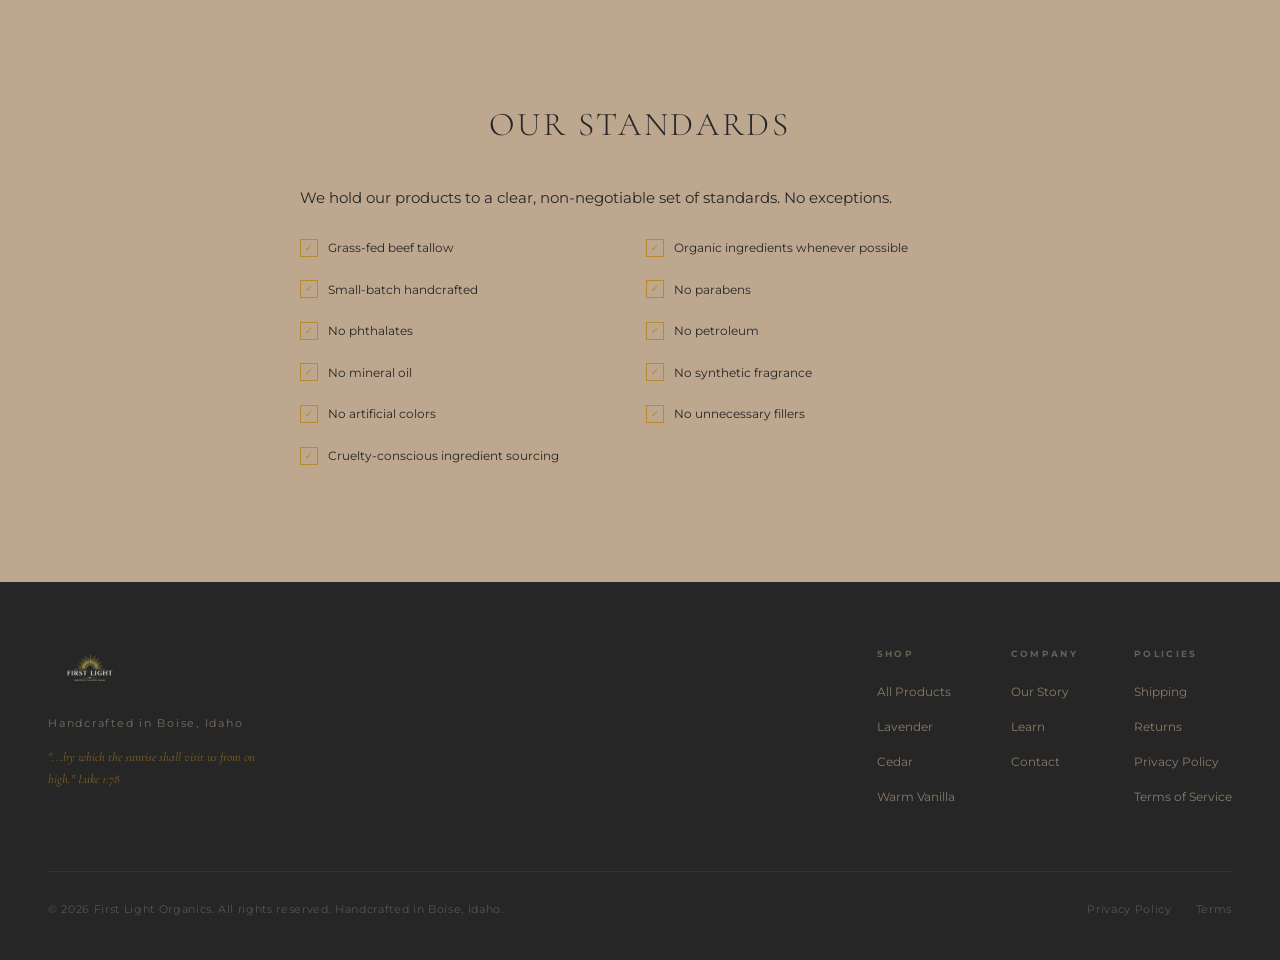
==== commit 575a7a2f: "Remove skincare-as-ritual line from Our Story page Co-Authored-By: Claude Sonnet 4.6 <noreply@anthro" ====
--- a/about.html
+++ b/about.html
@@ -43,7 +43,6 @@
         To shine on those who sit in darkness and the shadow of death,<br>
         To guide our feet into the way of peace.
       </blockquote>
-      <p>We don't see skincare as merely another product on a shelf. It is a daily ritual, a quiet moment to slow down, care for yourself, and appreciate the goodness of God's creation.</p>
       <p>Every jar is handcrafted with that same spirit: simple, honest, and made with purpose.</p>
     </div>
   </section>
